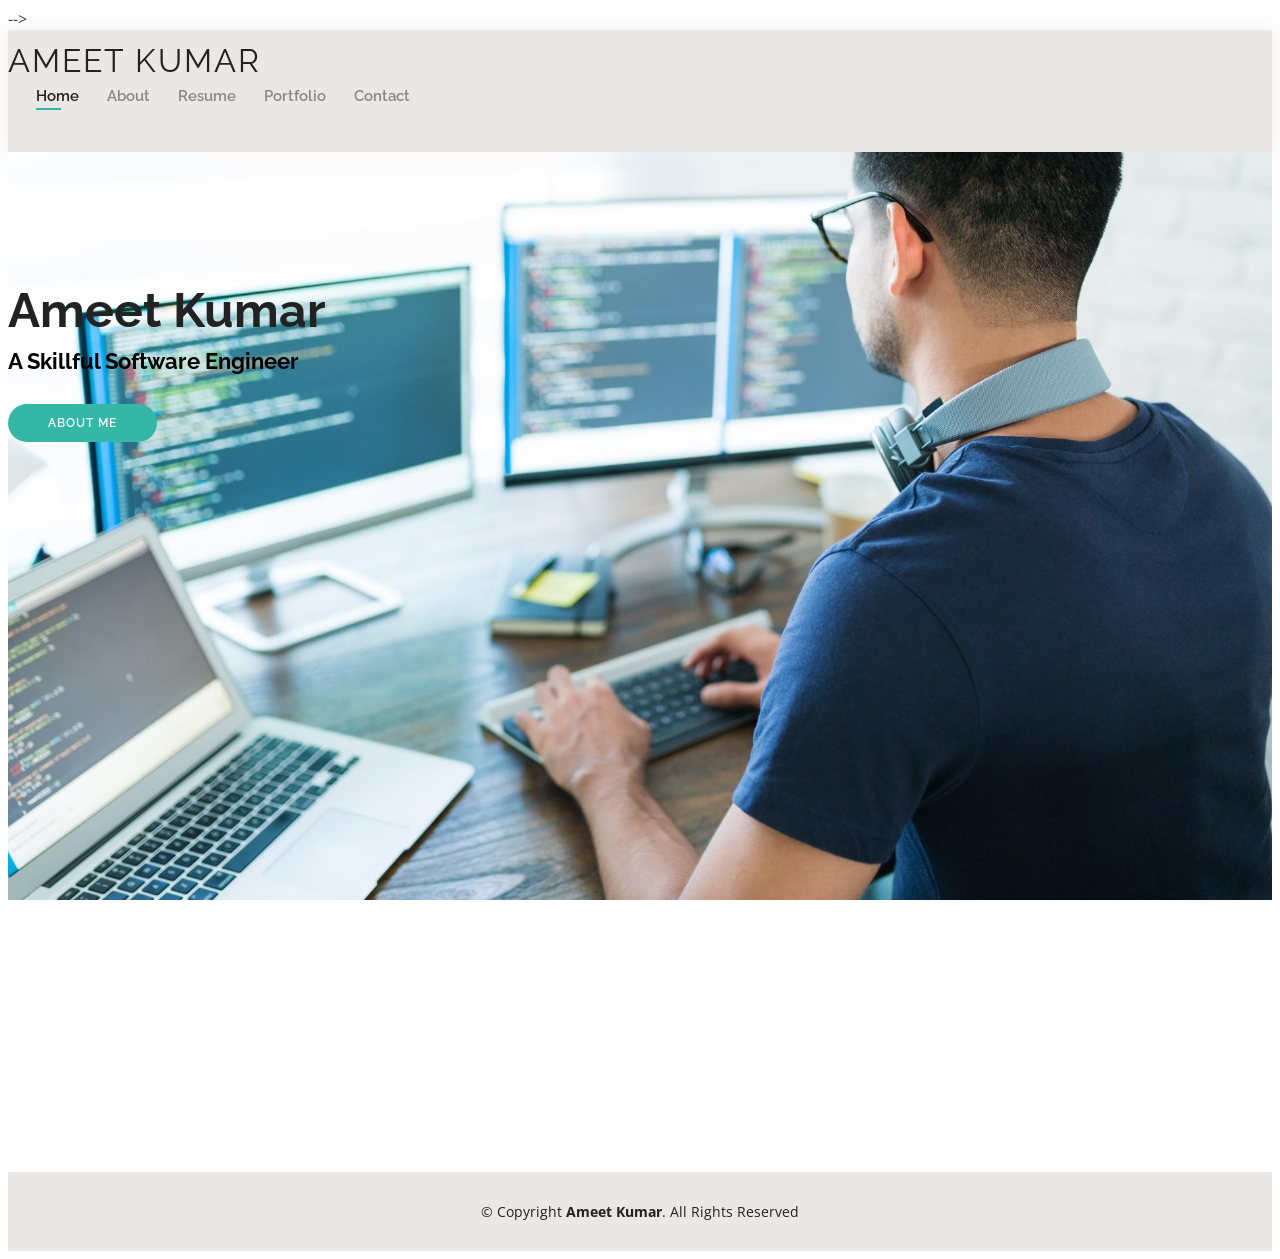
==== index.html @ 131bd3f2 "Inital Commit" ====
<!DOCTYPE html>
<html lang="en">

<head>
  <meta charset="utf-8">
  <meta content="width=device-width, initial-scale=1.0" name="viewport">

  <title>Ameet Kumar Portfolio</title>
  <meta content="" name="description">
  <meta content="" name="keywords">

  <!-- Favicons -->
  <link href="assets/img/user.png" rel="icon">
  <link href="assets/img/user.png" rel="apple-touch-icon"> -->

  <!-- Google Fonts -->
  <link href="https://fonts.googleapis.com/css?family=Open+Sans:300,300i,400,400i,600,600i,700,700i|Raleway:300,300i,400,400i,500,500i,600,600i,700,700i|Poppins:300,300i,400,400i,500,500i,600,600i,700,700i" rel="stylesheet">

  <!-- Vendor CSS Files -->
  <link href="assets/vendor/aos/aos.css" rel="stylesheet">
  <link href="assets/vendor/bootstrap/css/bootstrap.min.css" rel="stylesheet">
  <link href="assets/vendor/bootstrap-icons/bootstrap-icons.css" rel="stylesheet">
  <link href="assets/vendor/boxicons/css/boxicons.min.css" rel="stylesheet">
  <link href="assets/vendor/glightbox/css/glightbox.min.css" rel="stylesheet">
  <link href="assets/vendor/swiper/swiper-bundle.min.css" rel="stylesheet">

  <!-- Template Main CSS File -->
  <link href="assets/css/style.css" rel="stylesheet">
</head>

<body>

  <!-- ======= Header ======= -->
  <header id="header" class="fixed-top">
    <div class="container-fluid d-flex justify-content-between align-items-center">

      <h1 class="logo me-auto me-lg-0"><a href="index.html">Ameet Kumar</a></h1>
      
      <nav id="navbar" class="navbar order-last order-lg-0">
        <ul>
          <li><a class="active" href="index.html">Home</a></li>
          <li><a href="about.html">About</a></li>
          <li><a href="resume.html">Resume</a></li>
          <li><a href="services.html">Portfolio</a></li>
          <li><a href="contact.html">Contact</a></li>
        </ul>
        <i class="bi bi-list mobile-nav-toggle"></i>
      </nav><!-- .navbar -->

      <div class="header-social-links">
        <a href="https://www.linkedin.com/in/ameet-kumar-487975202/" class="linkedin" target="_blank"><i class="bi bi-linkedin"></i></i></a>
        <a href="https://github.com/AmeetKumar-SE" class="Github" target="_blank"><i class="bi bi-github"></i></i></a>
        <a href="https://www.facebook.com/sonusachdev47" class="facebook" target="_blank"><i class="bi bi-facebook"></i></a>
        <a href="https://www.instagram.com/sonusachdev_/" class="instagram" target="_blank"><i class="bi bi-instagram"></i></a>
        <a href="https://twitter.com/SachdevSonu" class="twitter" target="_blank"><i class="bi bi-twitter"></i></a>
      </div>

    </div>

  </header><!-- End Header -->

  <!-- ======= Hero Section ======= -->
  <section id="hero" class="d-flex align-items-center">
    <div class="container d-flex flex-column align-items-center" data-aos="zoom-in" data-aos-delay="100">
      <h1>Ameet Kumar</h1>
      <h2 style="color: black;">A Skillful Software Engineer</h2>
      <a href="about.html" class="btn-about">About Me</a>
    </div>
  </section><!-- End Hero -->

  <!-- ======= Footer ======= -->
  <footer id="footer">
    <div class="container">
      <div class="copyright">
        &copy; Copyright <strong><span>Ameet Kumar</span></strong>. All Rights Reserved
      </div>
      </div>
  </footer><!-- End  Footer -->

  <div id="preloader"></div>
  <a href="#" class="back-to-top d-flex align-items-center justify-content-center"><i class="bi bi-arrow-up-short"></i></a>

  <!-- Vendor JS Files -->
  <script src="assets/vendor/purecounter/purecounter_vanilla.js"></script>
  <script src="assets/vendor/aos/aos.js"></script>
  <script src="assets/vendor/bootstrap/js/bootstrap.bundle.min.js"></script>
  <script src="assets/vendor/glightbox/js/glightbox.min.js"></script>
  <script src="assets/vendor/isotope-layout/isotope.pkgd.min.js"></script>
  <script src="assets/vendor/swiper/swiper-bundle.min.js"></script>
  <script src="assets/vendor/waypoints/noframework.waypoints.js"></script>
  <script src="assets/vendor/php-email-form/validate.js"></script>

  <!-- Template Main JS File -->
  <script src="assets/js/main.js"></script>

</body>

</html>
---- assets/css/style.css ----
/**
* Template Name: Kelly - v4.10.0
* Template URL: https://bootstrapmade.com/kelly-free-bootstrap-cv-resume-html-template/
* Author: BootstrapMade.com
* License: https://bootstrapmade.com/license/
*/

/*--------------------------------------------------------------
# General
--------------------------------------------------------------*/
body {
  font-family: "Open Sans", sans-serif;
  color: #444444;
}

a {
  color: #34b7a7;
  text-decoration: none;
}

a:hover {
  color: #51cdbe;
  text-decoration: none;
}

h1,
h2,
h3,
h4,
h5,
h6 {
  font-family: "Raleway", sans-serif;
}

#main {
  margin-top: 50px;
}

@media (max-width: 992px) {
  #main {
    margin-top: 30px;
  }
}

/*--------------------------------------------------------------
# Preloader
--------------------------------------------------------------*/
#preloader {
  position: fixed;
  top: 0;
  left: 0;
  right: 0;
  bottom: 0;
  z-index: 9999;
  overflow: hidden;
  background: #fff;
}

#preloader:before {
  content: "";
  position: fixed;
  top: calc(50% - 30px);
  left: calc(50% - 30px);
  border: 6px solid #34b7a7;
  border-top-color: #dcf5f2;
  border-radius: 50%;
  width: 60px;
  height: 60px;
  -webkit-animation: animate-preloader 1s linear infinite;
  animation: animate-preloader 1s linear infinite;
}

@-webkit-keyframes animate-preloader {
  0% {
    transform: rotate(0deg);
  }

  100% {
    transform: rotate(360deg);
  }
}

@keyframes animate-preloader {
  0% {
    transform: rotate(0deg);
  }

  100% {
    transform: rotate(360deg);
  }
}

/*--------------------------------------------------------------
# Back to top button
--------------------------------------------------------------*/
.back-to-top {
  position: fixed;
  visibility: hidden;
  opacity: 0;
  right: 15px;
  bottom: 15px;
  z-index: 996;
  background: #34b7a7;
  width: 40px;
  height: 40px;
  border-radius: 50px;
  transition: all 0.4s;
}

.back-to-top i {
  font-size: 24px;
  color: #fff;
  line-height: 0;
}

.back-to-top:hover {
  background: #49cbbb;
  color: #fff;
}

.back-to-top.active {
  visibility: visible;
  opacity: 1;
}

/*--------------------------------------------------------------
# Header
--------------------------------------------------------------*/
#header {
  background: #e9e8e6;
  box-shadow: 0px 0px 25px 0 rgba(0, 0, 0, 0.08);
  z-index: 997;
  padding: 15px 0;
}

#header .logo {
  font-size: 32px;
  margin: 0;
  padding: 0;
  line-height: 1;
  font-weight: 400;
  letter-spacing: 2px;
  text-transform: uppercase;
}

#header .logo a {
  color: #222222;
}

#header .logo img {
  max-height: 40px;
}

@media (max-width: 992px) {
  #header .logo {
    font-size: 28px;
  }
}

/*--------------------------------------------------------------
# Header Social Links
--------------------------------------------------------------*/
.header-social-links {
  padding-right: 15px;
}

.header-social-links a {
  color: #6f6f6f;
  padding-left: 6px;
  display: inline-block;
  line-height: 0px;
  transition: 0.3s;
  font-size: 16px;
}

.header-social-links a:hover {
  color: #34b7a7;
}

/*--------------------------------------------------------------
# Navigation Menu
--------------------------------------------------------------*/
/**
* Desktop Navigation 
*/
.navbar {
  padding: 0;
}

.navbar ul {
  margin: 0;
  padding: 0;
  display: flex;
  list-style: none;
  align-items: center;
}

.navbar li {
  position: relative;
  padding: 10px 0 10px 28px;
}

.navbar a,
.navbar a:focus {
  display: flex;
  align-items: center;
  justify-content: space-between;
  font-family: "Raleway", sans-serif;
  font-size: 15px;
  font-weight: 600;
  color: #888888;
  white-space: nowrap;
  transition: 0.3s;
  position: relative;
}

.navbar a i,
.navbar a:focus i {
  font-size: 12px;
  line-height: 0;
  margin-left: 5px;
}

.navbar>ul>li>a:before {
  content: "";
  position: absolute;
  width: 0;
  height: 2px;
  bottom: -5px;
  left: 0;
  background-color: #34b7a7;
  visibility: hidden;
  width: 0px;
  transition: all 0.3s ease-in-out 0s;
}

.navbar a:hover:before,
.navbar li:hover>a:before,
.navbar .active:before {
  visibility: visible;
  width: 25px;
}

.navbar a:hover,
.navbar .active,
.navbar .active:focus,
.navbar li:hover>a {
  color: #222222;
}

.navbar .dropdown ul {
  display: block;
  position: absolute;
  left: 14px;
  top: calc(100% + 30px);
  margin: 0;
  padding: 10px 0;
  z-index: 99;
  opacity: 0;
  visibility: hidden;
  background: #fff;
  box-shadow: 0px 0px 30px rgba(127, 137, 161, 0.25);
  transition: 0.3s;
  border-radius: 4px;
}

.navbar .dropdown ul li {
  min-width: 200px;
  padding: 0;
}

.navbar .dropdown ul a {
  padding: 10px 20px;
  font-size: 15px;
  text-transform: none;
  font-weight: 600;
}

.navbar .dropdown ul a i {
  font-size: 12px;
}

.navbar .dropdown ul a:hover,
.navbar .dropdown ul .active:hover,
.navbar .dropdown ul li:hover>a {
  color: #34b7a7;
}

.navbar .dropdown:hover>ul {
  opacity: 1;
  top: 100%;
  visibility: visible;
}

.navbar .dropdown .dropdown ul {
  top: 0;
  left: calc(100% - 30px);
  visibility: hidden;
}

.navbar .dropdown .dropdown:hover>ul {
  opacity: 1;
  top: 0;
  left: 100%;
  visibility: visible;
}

@media (max-width: 1366px) {
  .navbar .dropdown .dropdown ul {
    left: -90%;
  }

  .navbar .dropdown .dropdown:hover>ul {
    left: -100%;
  }
}

/**
* Mobile Navigation 
*/
.mobile-nav-toggle {
  color: #222222;
  font-size: 28px;
  cursor: pointer;
  display: none;
  line-height: 0;
  transition: 0.5s;
}

.mobile-nav-toggle.bi-x {
  color: #fff;
}

@media (max-width: 991px) {
  .mobile-nav-toggle {
    display: block;
  }

  .navbar ul {
    display: none;
  }
}

.navbar-mobile {
  position: fixed;
  overflow: hidden;
  top: 0;
  right: 0;
  left: 0;
  bottom: 0;
  background: rgba(9, 9, 9, 0.9);
  transition: 0.3s;
  z-index: 999;
}

.navbar-mobile .mobile-nav-toggle {
  position: absolute;
  top: 15px;
  right: 15px;
}

.navbar-mobile ul {
  display: block;
  position: absolute;
  top: 55px;
  right: 15px;
  bottom: 15px;
  left: 15px;
  padding: 10px 0;
  border-radius: 10px;
  background-color: #fff;
  overflow-y: auto;
  transition: 0.3s;
}

.navbar-mobile a,
.navbar-mobile a:focus {
  font-size: 15px;
  padding-right: 15px;
  color: #222222;
}

.navbar-mobile a:hover,
.navbar-mobile .active,
.navbar-mobile li:hover>a {
  color: #34b7a7;
}

.navbar-mobile .getstarted,
.navbar-mobile .getstarted:focus {
  margin: 15px;
}

.navbar-mobile .dropdown ul {
  position: static;
  display: none;
  margin: 10px 20px;
  padding: 10px 0;
  z-index: 99;
  opacity: 1;
  visibility: visible;
  background: #fff;
  box-shadow: 0px 0px 30px rgba(127, 137, 161, 0.25);
}

.navbar-mobile .dropdown ul li {
  min-width: 200px;
}

.navbar-mobile .dropdown ul a {
  padding: 10px 20px;
}

.navbar-mobile .dropdown ul a i {
  font-size: 12px;
}

.navbar-mobile .dropdown ul a:hover,
.navbar-mobile .dropdown ul .active:hover,
.navbar-mobile .dropdown ul li:hover>a {
  color: #34b7a7;
}

.navbar-mobile .dropdown>.dropdown-active {
  display: block;
}

/*--------------------------------------------------------------
# Hero Section
--------------------------------------------------------------*/
#hero {
  width: 100%;
  height: 100vh;
  background: url("../img/hero-bg.jpg") top right;
  background-size: cover;
}

#hero .container {
  padding-top: 70px;
  position: relative;
}

@media (max-width: 992px) {
  #hero .container {
    padding-top: 58px;
  }
}

#hero h1 {
  margin: 0;
  font-size: 48px;
  font-weight: 700;
  line-height: 56px;
  color: #222222;
}

#hero h2 {
  color: #6f6f6f;
  margin: 10px 0 0 0;
  font-size: 22px;
}

#hero .btn-about {
  font-family: "Raleway", sans-serif;
  text-transform: uppercase;
  font-weight: 600;
  font-size: 12px;
  letter-spacing: 1px;
  display: inline-block;
  padding: 12px 40px;
  border-radius: 50px;
  transition: 0.5s;
  margin-top: 30px;
  color: #fff;
  background: #34b7a7;
}

#hero .btn-about:hover {
  background: #3dc8b7;
}

@media (min-width: 1024px) {
  #hero {
    background-attachment: fixed;
  }
}

@media (max-width: 992px) {
  #hero:before {
    content: "";
    background: rgba(255, 255, 255, 0.8);
    position: absolute;
    bottom: 0;
    top: 0;
    left: 0;
    right: 0;
  }

  #hero h1 {
    font-size: 28px;
    line-height: 36px;
  }

  #hero h2 {
    font-size: 18px;
    line-height: 24px;
  }
}

/*--------------------------------------------------------------
# Sections General
--------------------------------------------------------------*/
section {
  padding: 60px 0;
}

.section-bg {
  background-color: #e7f8f6;
}

.section-title {
  text-align: center;
  padding-bottom: 30px;
}

.section-title h2 {
  font-size: 32px;
  font-weight: bold;
  text-transform: uppercase;
  margin-bottom: 20px;
  padding-bottom: 20px;
  position: relative;
}

.section-title h2::after {
  content: "";
  position: absolute;
  display: block;
  width: 50px;
  height: 3px;
  background: #34b7a7;
  bottom: 0;
  left: calc(50% - 25px);
}

.section-title p {
  margin-bottom: 0;
}

/*--------------------------------------------------------------
# Cta
--------------------------------------------------------------*/
.cta {
  background: linear-gradient(rgba(0, 0, 0, 0.6), rgba(0, 0, 0, 0.6)), url("../img/bg-1.jpg") fixed center center;
  background-size: cover;
  padding: 80px 0;
}

.cta h3 {
  color: #fff;
  font-size: 28px;
  font-weight: 700;
}

.cta p {
  color: #fff;
}

.cta .cta-btn {
  font-family: "Raleway", sans-serif;
  text-transform: uppercase;
  font-weight: 500;
  font-size: 16px;
  letter-spacing: 1px;
  display: inline-block;
  padding: 8px 20px;
  border-radius: 2px;
  transition: 0.5s;
  margin: 10px;
  border: 2px solid #fff;
  color: #fff;
}

.cta .cta-btn:hover {
  background: #34b7a7;
  border: 2px solid #34b7a7;
}

@media (max-width: 1024px) {
  .cta {
    background-attachment: scroll;
  }
}

@media (min-width: 769px) {
  .cta .cta-btn-container {
    display: flex;
    align-items: center;
    justify-content: flex-end;
  }
}

/*--------------------------------------------------------------
# About
--------------------------------------------------------------*/
.about .content h3 {
  font-weight: 700;
  font-size: 26px;
  color: #555555;
}

.about .content ul {
  list-style: none;
  padding: 0;
}

.about .content ul li {
  padding-bottom: 10px;
}

.about .content ul i {
  font-size: 20px;
  padding-right: 2px;
  color: #34b7a7;
}

.about .content p:last-child {
  margin-bottom: 0;
}

/*--------------------------------------------------------------
# Skills
--------------------------------------------------------------*/
.skills .progress {
  height: 60px;
  display: block;
  background: none;
  border-radius: 0;
}

.skills .progress .skill {
  padding: 10px 0;
  margin: 0 0 6px 0;
  text-transform: uppercase;
  display: block;
  font-weight: 600;
  font-family: "Poppins", sans-serif;
  color: #222222;
}

.skills .progress .skill .val {
  float: right;
  font-style: normal;
}

.skills .progress-bar-wrap {
  background: #f3f3f3;
}

.skills .progress-bar {
  width: 1px;
  height: 10px;
  transition: 0.9s;
  background-color: #34b7a7;
}

/*--------------------------------------------------------------
# Facts
--------------------------------------------------------------*/
.facts .counters span {
  font-size: 48px;
  display: block;
  color: #34b7a7;
}

.facts .counters p {
  padding: 0;
  margin: 0 0 20px 0;
  font-family: "Raleway", sans-serif;
  font-size: 14px;
}

/*--------------------------------------------------------------
# Testimonials
--------------------------------------------------------------*/
.testimonials .section-header {
  margin-bottom: 40px;
}

.testimonials .testimonials-carousel,
.testimonials .testimonials-slider {
  overflow: hidden;
}

.testimonials .testimonial-item {
  text-align: center;
}

.testimonials .testimonial-item .testimonial-img {
  width: 120px;
  border-radius: 50%;
  border: 4px solid #fff;
  margin: 0 auto;
}

.testimonials .testimonial-item h3 {
  font-size: 20px;
  font-weight: bold;
  margin: 10px 0 5px 0;
  color: #111;
}

.testimonials .testimonial-item h4 {
  font-size: 14px;
  color: #999;
  margin: 0 0 15px 0;
}

.testimonials .testimonial-item .quote-icon-left,
.testimonials .testimonial-item .quote-icon-right {
  color: #c8efea;
  font-size: 26px;
}

.testimonials .testimonial-item .quote-icon-left {
  display: inline-block;
  left: -5px;
  position: relative;
}

.testimonials .testimonial-item .quote-icon-right {
  display: inline-block;
  right: -5px;
  position: relative;
  top: 10px;
}

.testimonials .testimonial-item p {
  font-style: italic;
  margin: 0 auto 15px auto;
}

@media (min-width: 992px) {
  .testimonials .testimonial-item p {
    width: 80%;
  }
}

.testimonials .swiper-pagination {
  margin-top: 20px;
  position: relative;
}

.testimonials .swiper-pagination .swiper-pagination-bullet {
  width: 12px;
  height: 12px;
  background-color: #fff;
  opacity: 1;
  border: 1px solid #34b7a7;
}

.testimonials .swiper-pagination .swiper-pagination-bullet-active {
  background-color: #34b7a7;
}

/*--------------------------------------------------------------
# Resume
--------------------------------------------------------------*/
.resume .resume-title {
  font-size: 26px;
  font-weight: 400;
  margin-top: 20px;
  margin-bottom: 20px;
  color: #222222;
}

.resume .resume-item {
  padding: 0 0 20px 20px;
  margin-top: -2px;
  border-left: 2px solid #34b7a7;
  position: relative;
}

.resume .resume-item h4 {
  line-height: 18px;
  font-size: 18px;
  font-weight: 600;
  font-family: "Poppins", sans-serif;
  color: #1d685f;
  margin-bottom: 10px;
}

.resume .resume-item h5 {
  font-size: 16px;
  background: #effbf9;
  padding: 5px 15px;
  display: inline-block;
  font-weight: 600;
  margin-bottom: 10px;
  color: #34b7a7;
}

.resume .resume-item ul {
  padding-left: 20px;
}

.resume .resume-item ul li {
  padding-bottom: 10px;
}

.resume .resume-item:last-child {
  padding-bottom: 0;
}

.resume .resume-item::before {
  content: "";
  position: absolute;
  width: 16px;
  height: 16px;
  border-radius: 50px;
  left: -9px;
  top: 0;
  background: #fff;
  border: 2px solid #34b7a7;
}

/*--------------------------------------------------------------
# Services
--------------------------------------------------------------*/
.services .icon-box {
  text-align: center;
  padding: 70px 20px 80px 20px;
  transition: all ease-in-out 0.3s;
  background: #fff;
  box-shadow: 0px 0 35px 0 rgba(0, 0, 0, 0.08);
}

.services .icon-box .icon {
  margin: 0 auto;
  width: 100px;
  height: 100px;
  display: flex;
  align-items: center;
  justify-content: center;
  transition: ease-in-out 0.3s;
  position: relative;
}

.services .icon-box .icon i {
  font-size: 36px;
  transition: 0.5s;
  position: relative;
}

.services .icon-box .icon svg {
  position: absolute;
  top: 0;
  left: 0;
}

.services .icon-box .icon svg path {
  transition: 0.5s;
  fill: #f5f5f5;
}

.services .icon-box h4 {
  font-weight: 600;
  margin: 10px 0 15px 0;
  font-size: 22px;
}

.services .icon-box h4 a {
  color: #222222;
  transition: ease-in-out 0.3s;
}

.services .icon-box p {
  line-height: 24px;
  font-size: 14px;
  margin-bottom: 0;
}

.services .iconbox-blue i {
  color: #47aeff;
}

.services .iconbox-blue:hover .icon i {
  color: #fff;
}

.services .iconbox-blue:hover .icon path {
  fill: #47aeff;
}

.services .iconbox-orange i {
  color: #ffa76e;
}

.services .iconbox-orange:hover .icon i {
  color: #fff;
}

.services .iconbox-orange:hover .icon path {
  fill: #ffa76e;
}

.services .iconbox-pink i {
  color: #e80368;
}

.services .iconbox-pink:hover .icon i {
  color: #fff;
}

.services .iconbox-pink:hover .icon path {
  fill: #e80368;
}

.services .iconbox-yellow i {
  color: #ffbb2c;
}

.services .iconbox-yellow:hover .icon i {
  color: #fff;
}

.services .iconbox-yellow:hover .icon path {
  fill: #ffbb2c;
}

.services .iconbox-red i {
  color: #ff5828;
}

.services .iconbox-red:hover .icon i {
  color: #fff;
}

.services .iconbox-red:hover .icon path {
  fill: #ff5828;
}

.services .iconbox-teal i {
  color: #11dbcf;
}

.services .iconbox-teal:hover .icon i {
  color: #fff;
}

.services .iconbox-teal:hover .icon path {
  fill: #11dbcf;
}

/*--------------------------------------------------------------
# Portfolio
--------------------------------------------------------------*/
.portfolio .portfolio-item {
  margin-bottom: 30px;
}

.portfolio #portfolio-flters {
  padding: 0;
  margin: 0 auto 20px auto;
  list-style: none;
  text-align: center;
}

.portfolio #portfolio-flters li {
  cursor: pointer;
  display: inline-block;
  padding: 8px 16px 10px 16px;
  font-size: 13px;
  font-weight: 500;
  line-height: 1;
  text-transform: uppercase;
  color: #444444;
  margin-bottom: 5px;
  transition: all 0.3s ease-in-out;
  border-radius: 50px;
}

.portfolio #portfolio-flters li:hover,
.portfolio #portfolio-flters li.filter-active {
  color: #fff;
  background: #34b7a7;
}

.portfolio #portfolio-flters li:last-child {
  margin-right: 0;
}

.portfolio .portfolio-wrap {
  transition: 0.3s;
  position: relative;
  overflow: hidden;
  z-index: 1;
  background: rgba(34, 34, 34, 0.6);
}

.portfolio .portfolio-wrap::before {
  content: "";
  background: rgba(34, 34, 34, 0.6);
  position: absolute;
  left: 0;
  right: 0;
  top: 0;
  bottom: 0;
  transition: all ease-in-out 0.3s;
  z-index: 2;
  opacity: 0;
}

.portfolio .portfolio-wrap img {
  transition: all ease-in-out 0.3s;
}

.portfolio .portfolio-wrap .portfolio-info {
  opacity: 0;
  position: absolute;
  top: 0;
  left: 0;
  right: 0;
  bottom: 0;
  z-index: 3;
  transition: all ease-in-out 0.3s;
  display: flex;
  flex-direction: column;
  justify-content: flex-end;
  align-items: flex-start;
  padding: 20px;
}

.portfolio .portfolio-wrap .portfolio-info h4 {
  font-size: 20px;
  color: #fff;
  font-weight: 600;
}

.portfolio .portfolio-wrap .portfolio-info p {
  color: rgba(255, 255, 255, 0.7);
  font-size: 14px;
  text-transform: uppercase;
  padding: 0;
  margin: 0;
  font-style: italic;
}

.portfolio .portfolio-wrap .portfolio-links {
  text-align: center;
  z-index: 4;
}

.portfolio .portfolio-wrap .portfolio-links a {
  color: #fff;
  margin: 0 5px 0 0;
  font-size: 28px;
  display: inline-block;
  transition: 0.3s;
}

.portfolio .portfolio-wrap .portfolio-links a:hover {
  color: #78d9cd;
}

.portfolio .portfolio-wrap:hover::before {
  opacity: 1;
}

.portfolio .portfolio-wrap:hover img {
  transform: scale(1.2);
}

.portfolio .portfolio-wrap:hover .portfolio-info {
  opacity: 1;
}

/*--------------------------------------------------------------
# Portfolio Details
--------------------------------------------------------------*/
.portfolio-details {
  padding-top: 0;
}

.portfolio-details .portfolio-details-slider img {
  width: 100%;
}

.portfolio-details .portfolio-details-slider .swiper-pagination {
  margin-top: 20px;
  position: relative;
}

.portfolio-details .portfolio-details-slider .swiper-pagination .swiper-pagination-bullet {
  width: 12px;
  height: 12px;
  background-color: #fff;
  opacity: 1;
  border: 1px solid #34b7a7;
}

.portfolio-details .portfolio-details-slider .swiper-pagination .swiper-pagination-bullet-active {
  background-color: #34b7a7;
}

.portfolio-details .portfolio-info {
  padding: 30px;
  box-shadow: 0px 0 30px rgba(34, 34, 34, 0.08);
}

.portfolio-details .portfolio-info h3 {
  font-size: 22px;
  font-weight: 700;
  margin-bottom: 20px;
  padding-bottom: 20px;
  border-bottom: 1px solid #eee;
}

.portfolio-details .portfolio-info ul {
  list-style: none;
  padding: 0;
  font-size: 15px;
}

.portfolio-details .portfolio-info ul li+li {
  margin-top: 10px;
}

.portfolio-details .portfolio-description {
  padding-top: 30px;
}

.portfolio-details .portfolio-description h2 {
  font-size: 26px;
  font-weight: 700;
  margin-bottom: 20px;
}

.portfolio-details .portfolio-description p {
  padding: 0;
}

/*--------------------------------------------------------------
# Contact
--------------------------------------------------------------*/
.contact .info {
  width: 100%;
  background: #fff;
}

.contact .info i {
  font-size: 20px;
  color: #34b7a7;
  float: left;
  width: 44px;
  height: 44px;
  background: #effbf9;
  display: flex;
  justify-content: center;
  align-items: center;
  border-radius: 50px;
  transition: all 0.3s ease-in-out;
}

.contact .info h4 {
  padding: 0 0 0 60px;
  font-size: 22px;
  font-weight: 600;
  margin-bottom: 5px;
  color: #222222;
}

.contact .info p {
  padding: 0 0 0 60px;
  margin-bottom: 0;
  font-size: 14px;
  color: #555555;
}

.contact .info .email,
.contact .info .phone {
  margin-top: 40px;
}

.contact .info .email:hover i,
.contact .info .address:hover i,
.contact .info .phone:hover i {
  background: #34b7a7;
  color: #fff;
}

.contact .php-email-form {
  width: 100%;
  background: #fff;
}

.contact .php-email-form .form-group {
  padding-bottom: 8px;
}

.contact .php-email-form .error-message {
  display: none;
  color: #fff;
  background: #ed3c0d;
  text-align: center;
  padding: 15px;
  font-weight: 600;
}

.contact .php-email-form .sent-message {
  display: none;
  color: #fff;
  background: #18d26e;
  text-align: center;
  padding: 15px;
  font-weight: 600;
}

.contact .php-email-form .loading {
  display: none;
  background: #fff;
  text-align: center;
  padding: 15px;
}

.contact .php-email-form .loading:before {
  content: "";
  display: inline-block;
  border-radius: 50%;
  width: 24px;
  height: 24px;
  margin: 0 10px -6px 0;
  border: 3px solid #18d26e;
  border-top-color: #eee;
  -webkit-animation: animate-loading 1s linear infinite;
  animation: animate-loading 1s linear infinite;
}

.contact .php-email-form input,
.contact .php-email-form textarea {
  border-radius: 4px;
  box-shadow: none;
  font-size: 14px;
}

.contact .php-email-form input:focus,
.contact .php-email-form textarea:focus {
  border-color: #34b7a7;
}

.contact .php-email-form input {
  height: 44px;
}

.contact .php-email-form textarea {
  padding: 10px 12px;
}

.contact .php-email-form button[type=submit] {
  background: #34b7a7;
  border: 0;
  padding: 10px 30px 12px 30px;
  color: #fff;
  transition: 0.4s;
  border-radius: 50px;
}

.contact .php-email-form button[type=submit]:hover {
  background: #3dc8b7;
}

@-webkit-keyframes animate-loading {
  0% {
    transform: rotate(0deg);
  }

  100% {
    transform: rotate(360deg);
  }
}

@keyframes animate-loading {
  0% {
    transform: rotate(0deg);
  }

  100% {
    transform: rotate(360deg);
  }
}

/*--------------------------------------------------------------
# Footer
--------------------------------------------------------------*/
#footer {
  background: #e9e8e6;
  padding: 30px 0;
  color: #222222;
  font-size: 14px;
  text-align: center;
}

#footer .credits {
  padding-top: 5px;
  font-size: 13px;
}

#footer .credits a {
  color: #34b7a7;
}
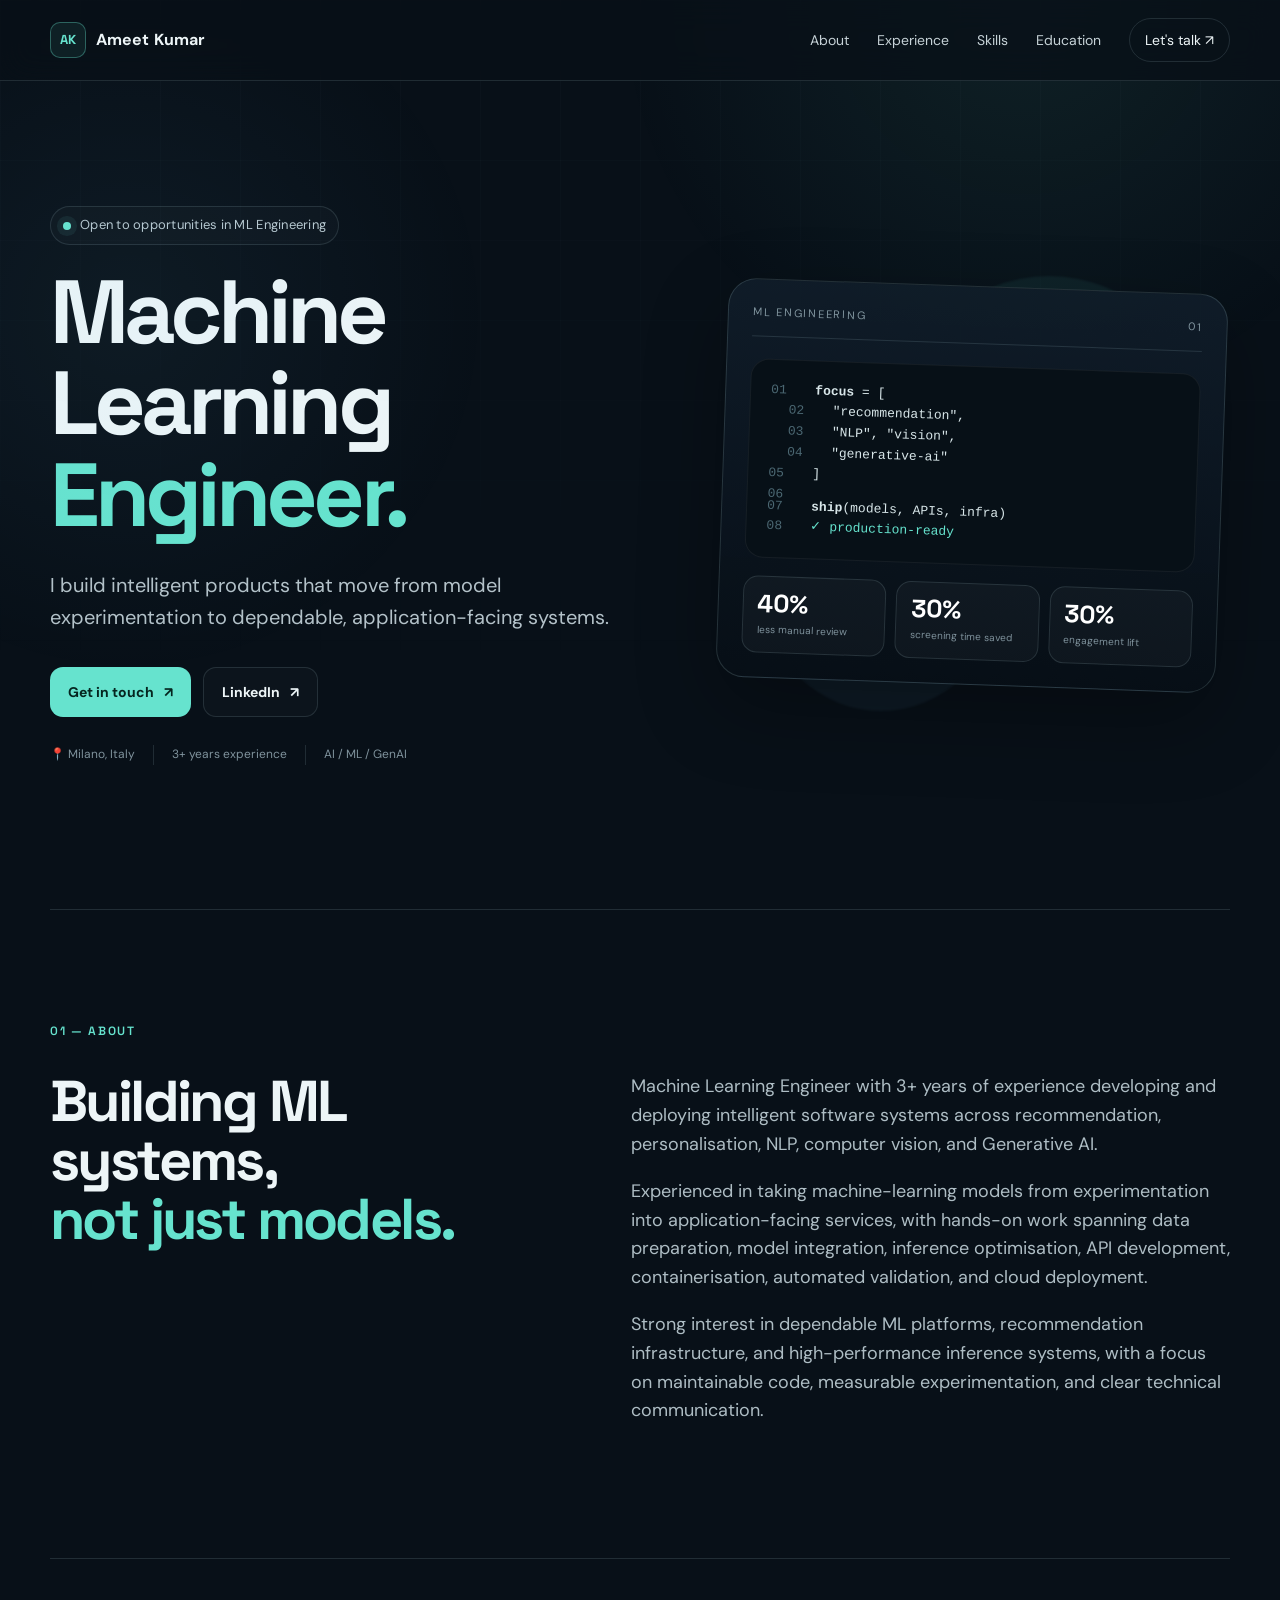
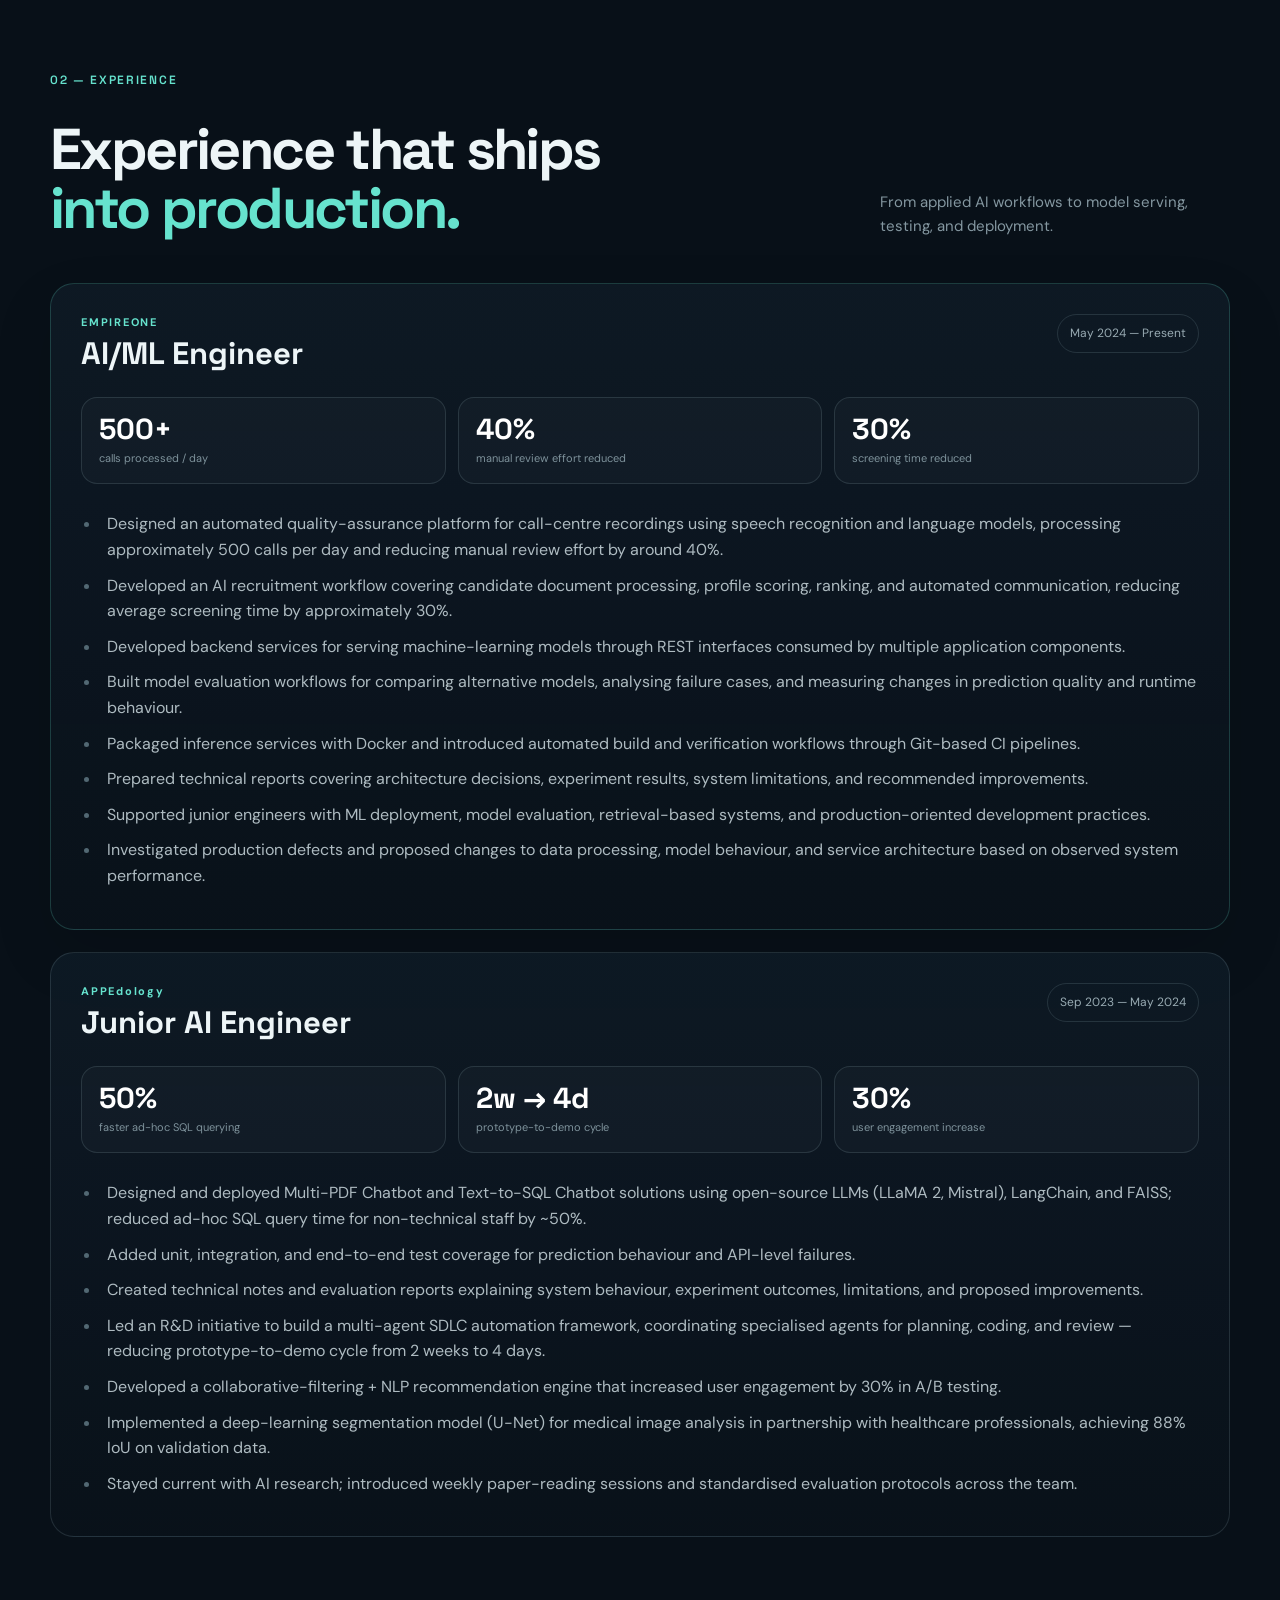
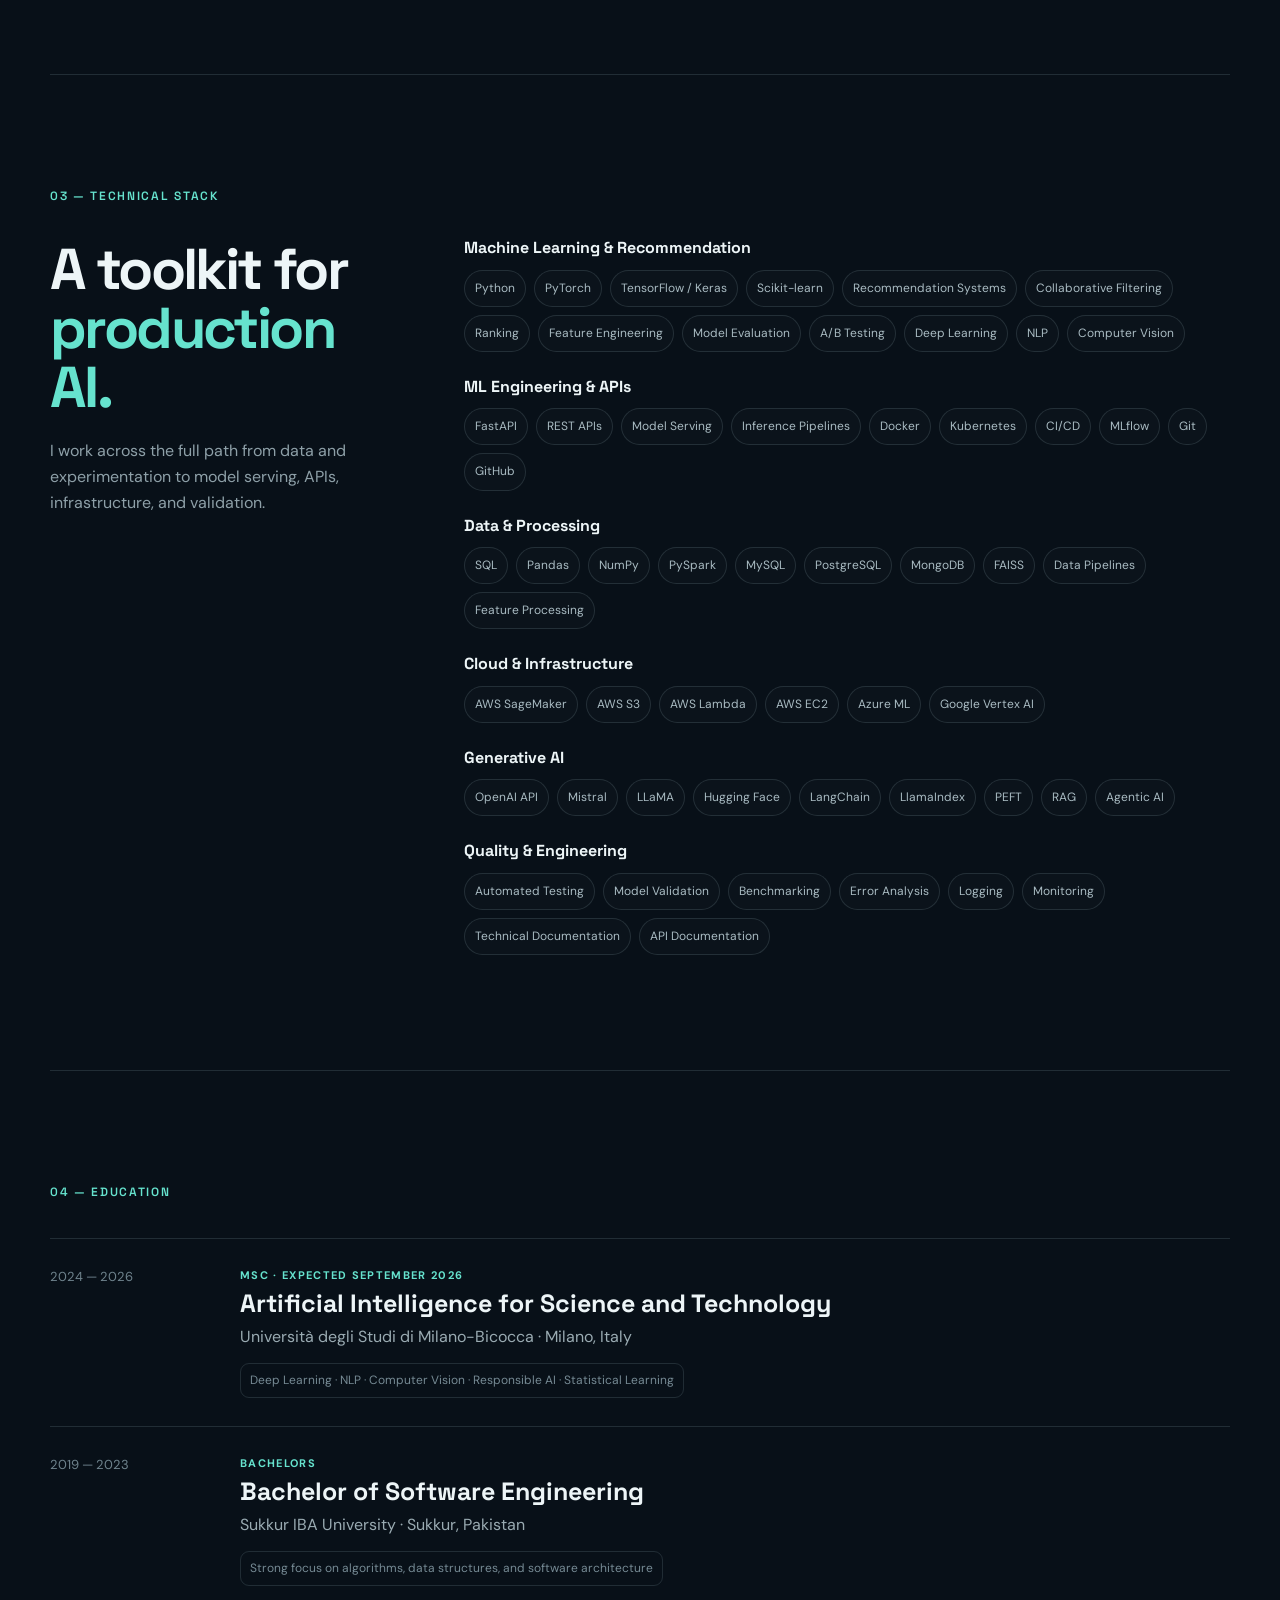
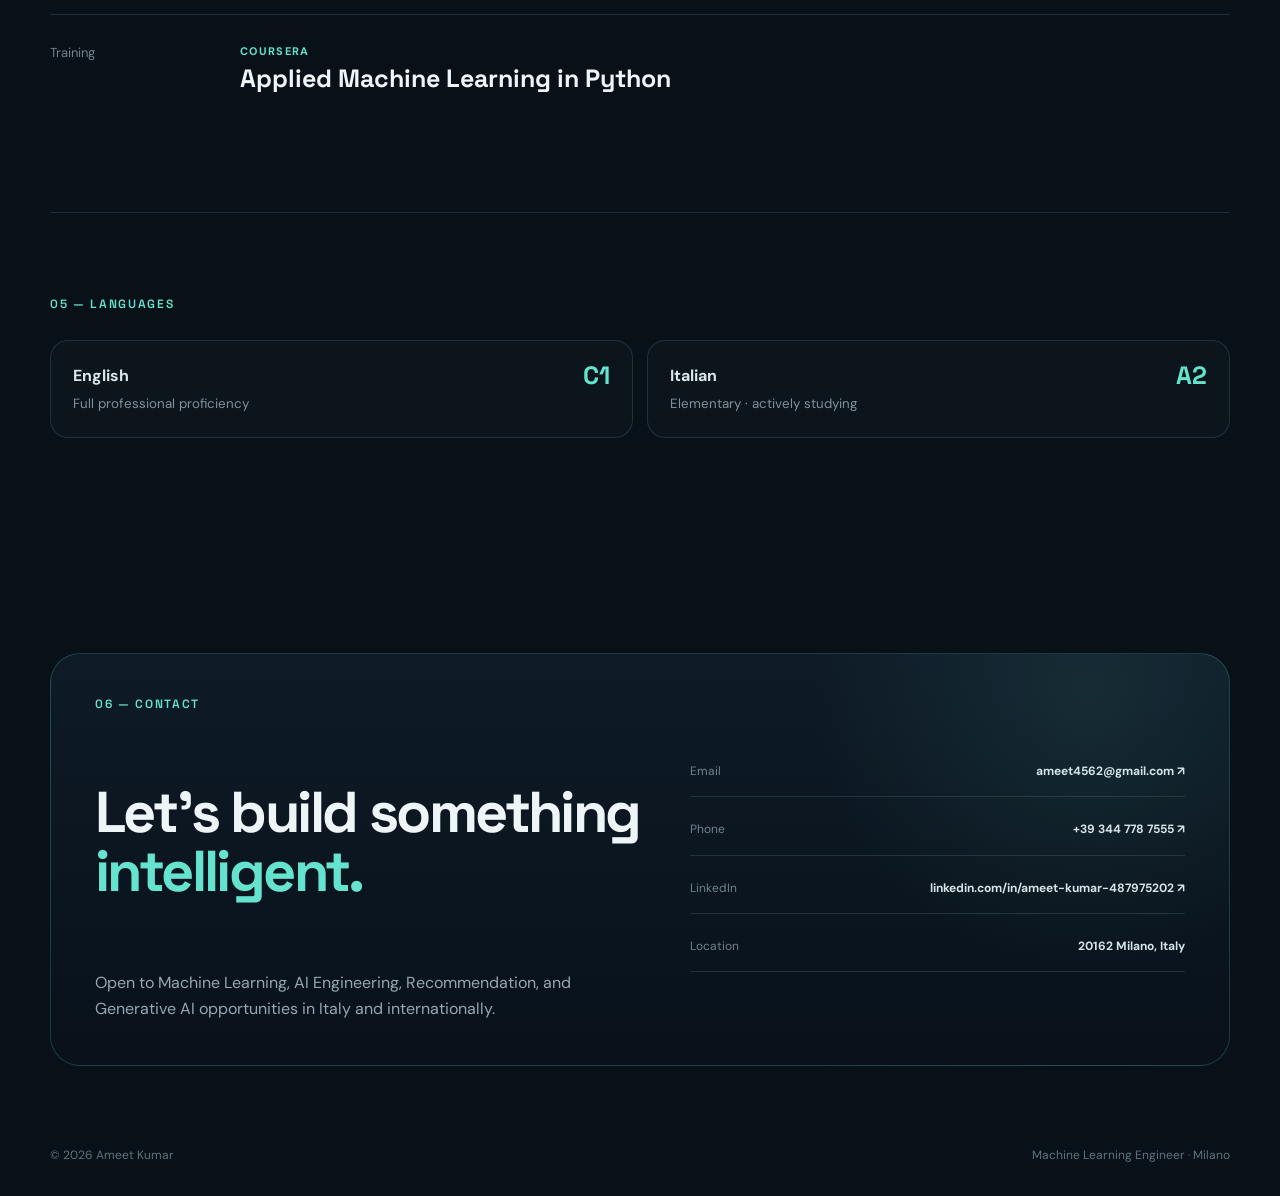
==== commit 974cc95d: "Add files via upload" ====
--- a/index.html
+++ b/index.html
@@ -1,98 +1,247 @@
-<!DOCTYPE html>
+<!doctype html>
 <html lang="en">
-
 <head>
-  <meta charset="utf-8">
-  <meta content="width=device-width, initial-scale=1.0" name="viewport">
-
-  <title>Ameet Kumar Portfolio</title>
-  <meta content="" name="description">
-  <meta content="" name="keywords">
-
-  <!-- Favicons -->
-  <link href="assets/img/user.png" rel="icon">
-  <link href="assets/img/user.png" rel="apple-touch-icon"> -->
-
-  <!-- Google Fonts -->
-  <link href="https://fonts.googleapis.com/css?family=Open+Sans:300,300i,400,400i,600,600i,700,700i|Raleway:300,300i,400,400i,500,500i,600,600i,700,700i|Poppins:300,300i,400,400i,500,500i,600,600i,700,700i" rel="stylesheet">
-
-  <!-- Vendor CSS Files -->
-  <link href="assets/vendor/aos/aos.css" rel="stylesheet">
-  <link href="assets/vendor/bootstrap/css/bootstrap.min.css" rel="stylesheet">
-  <link href="assets/vendor/bootstrap-icons/bootstrap-icons.css" rel="stylesheet">
-  <link href="assets/vendor/boxicons/css/boxicons.min.css" rel="stylesheet">
-  <link href="assets/vendor/glightbox/css/glightbox.min.css" rel="stylesheet">
-  <link href="assets/vendor/swiper/swiper-bundle.min.css" rel="stylesheet">
-
-  <!-- Template Main CSS File -->
-  <link href="assets/css/style.css" rel="stylesheet">
+  <meta charset="utf-8" />
+  <meta name="viewport" content="width=device-width, initial-scale=1" />
+  <meta name="description" content="Ameet Kumar — Machine Learning Engineer specializing in recommendation, personalization, NLP, computer vision, Generative AI and production ML systems." />
+  <title>Ameet Kumar | Machine Learning Engineer</title>
+  <link rel="preconnect" href="https://fonts.googleapis.com">
+  <link rel="preconnect" href="https://fonts.gstatic.com" crossorigin>
+  <link href="https://fonts.googleapis.com/css2?family=DM+Sans:wght@400;500;600;700&family=Space+Grotesk:wght@500;600;700&display=swap" rel="stylesheet">
+  <link rel="stylesheet" href="styles.css" />
 </head>
-
 <body>
-
-  <!-- ======= Header ======= -->
-  <header id="header" class="fixed-top">
-    <div class="container-fluid d-flex justify-content-between align-items-center">
-
-      <h1 class="logo me-auto me-lg-0"><a href="index.html">Ameet Kumar</a></h1>
-      
-      <nav id="navbar" class="navbar order-last order-lg-0">
-        <ul>
-          <li><a class="active" href="index.html">Home</a></li>
-          <li><a href="about.html">About</a></li>
-          <li><a href="resume.html">Resume</a></li>
-          <li><a href="services.html">Portfolio</a></li>
-          <li><a href="contact.html">Contact</a></li>
+  <div class="background-grid"></div>
+  <header class="site-header">
+    <a class="brand" href="#top" aria-label="Ameet Kumar home">
+      <span class="brand-mark">AK</span>
+      <span>Ameet Kumar</span>
+    </a>
+    <nav class="desktop-nav" aria-label="Primary navigation">
+      <a href="#about">About</a>
+      <a href="#experience">Experience</a>
+      <a href="#skills">Skills</a>
+      <a href="#education">Education</a>
+      <a class="nav-cta" href="#contact">Let's talk <span>↗</span></a>
+    </nav>
+    <button class="menu-toggle" aria-label="Open menu" aria-expanded="false">☰</button>
+  </header>
+
+  <main id="top">
+    <section class="hero section-wrap">
+      <div class="hero-copy">
+        <div class="eyebrow"><span class="pulse"></span> Open to opportunities in ML Engineering</div>
+        <h1>Machine Learning<br><span>Engineer.</span></h1>
+        <p class="hero-lead">I build intelligent products that move from model experimentation to dependable, application-facing systems.</p>
+        <div class="hero-actions">
+          <a class="button button-primary" href="mailto:ameet4562@gmail.com">Get in touch <span>↗</span></a>
+          <a class="button button-secondary" href="https://www.linkedin.com/in/ameet-kumar-487975202/" target="_blank" rel="noreferrer">LinkedIn <span>↗</span></a>
+        </div>
+        <div class="hero-meta">
+          <span>📍 Milano, Italy</span>
+          <span>3+ years experience</span>
+          <span>AI / ML / GenAI</span>
+        </div>
+      </div>
+      <div class="hero-card-wrap">
+        <div class="hero-orb orb-one"></div>
+        <div class="hero-orb orb-two"></div>
+        <div class="profile-card">
+          <div class="card-topline"><span>ML ENGINEERING</span><span>01</span></div>
+          <div class="code-window">
+            <div class="code-row"><span class="code-dim">01</span><span><b>focus</b> = [</span></div>
+            <div class="code-row indent"><span class="code-dim">02</span><span>"recommendation",</span></div>
+            <div class="code-row indent"><span class="code-dim">03</span><span>"NLP", "vision",</span></div>
+            <div class="code-row indent"><span class="code-dim">04</span><span>"generative-ai"</span></div>
+            <div class="code-row"><span class="code-dim">05</span><span>]</span></div>
+            <div class="code-row spacer"><span class="code-dim">06</span><span></span></div>
+            <div class="code-row"><span class="code-dim">07</span><span><b>ship</b>(models, APIs, infra)</span></div>
+            <div class="code-row"><span class="code-dim">08</span><span><span class="green">✓ production-ready</span></span></div>
+          </div>
+          <div class="stat-strip">
+            <div><strong>40%</strong><small>less manual review</small></div>
+            <div><strong>30%</strong><small>screening time saved</small></div>
+            <div><strong>30%</strong><small>engagement lift</small></div>
+          </div>
+        </div>
+      </div>
+    </section>
+
+    <section id="about" class="section-wrap section-block">
+      <div class="section-kicker">01 — About</div>
+      <div class="about-grid">
+        <div>
+          <h2>Building ML systems,<br><span>not just models.</span></h2>
+        </div>
+        <div class="about-copy">
+          <p>Machine Learning Engineer with 3+ years of experience developing and deploying intelligent software systems across recommendation, personalisation, NLP, computer vision, and Generative AI.</p>
+          <p>Experienced in taking machine-learning models from experimentation into application-facing services, with hands-on work spanning data preparation, model integration, inference optimisation, API development, containerisation, automated validation, and cloud deployment.</p>
+          <p>Strong interest in dependable ML platforms, recommendation infrastructure, and high-performance inference systems, with a focus on maintainable code, measurable experimentation, and clear technical communication.</p>
+        </div>
+      </div>
+    </section>
+
+    <section id="experience" class="section-wrap section-block">
+      <div class="section-kicker">02 — Experience</div>
+      <div class="section-heading-row">
+        <h2>Experience that ships<br><span>into production.</span></h2>
+        <p>From applied AI workflows to model serving, testing, and deployment.</p>
+      </div>
+
+      <article class="experience-card featured">
+        <div class="experience-head">
+          <div>
+            <div class="company-label">EMPIREONE</div>
+            <h3>AI/ML Engineer</h3>
+          </div>
+          <div class="date-pill">May 2024 — Present</div>
+        </div>
+        <div class="metric-row">
+          <div><strong>500+</strong><span>calls processed / day</span></div>
+          <div><strong>40%</strong><span>manual review effort reduced</span></div>
+          <div><strong>30%</strong><span>screening time reduced</span></div>
+        </div>
+        <ul class="experience-list">
+          <li>Designed an automated quality-assurance platform for call-centre recordings using speech recognition and language models, processing approximately 500 calls per day and reducing manual review effort by around 40%.</li>
+          <li>Developed an AI recruitment workflow covering candidate document processing, profile scoring, ranking, and automated communication, reducing average screening time by approximately 30%.</li>
+          <li>Developed backend services for serving machine-learning models through REST interfaces consumed by multiple application components.</li>
+          <li>Built model evaluation workflows for comparing alternative models, analysing failure cases, and measuring changes in prediction quality and runtime behaviour.</li>
+          <li>Packaged inference services with Docker and introduced automated build and verification workflows through Git-based CI pipelines.</li>
+          <li>Prepared technical reports covering architecture decisions, experiment results, system limitations, and recommended improvements.</li>
+          <li>Supported junior engineers with ML deployment, model evaluation, retrieval-based systems, and production-oriented development practices.</li>
+          <li>Investigated production defects and proposed changes to data processing, model behaviour, and service architecture based on observed system performance.</li>
         </ul>
-        <i class="bi bi-list mobile-nav-toggle"></i>
-      </nav><!-- .navbar -->
-
-      <div class="header-social-links">
-        <a href="https://www.linkedin.com/in/ameet-kumar-487975202/" class="linkedin" target="_blank"><i class="bi bi-linkedin"></i></i></a>
-        <a href="https://github.com/AmeetKumar-SE" class="Github" target="_blank"><i class="bi bi-github"></i></i></a>
-        <a href="https://www.facebook.com/sonusachdev47" class="facebook" target="_blank"><i class="bi bi-facebook"></i></a>
-        <a href="https://www.instagram.com/sonusachdev_/" class="instagram" target="_blank"><i class="bi bi-instagram"></i></a>
-        <a href="https://twitter.com/SachdevSonu" class="twitter" target="_blank"><i class="bi bi-twitter"></i></a>
-      </div>
-
-    </div>
-
-  </header><!-- End Header -->
-
-  <!-- ======= Hero Section ======= -->
-  <section id="hero" class="d-flex align-items-center">
-    <div class="container d-flex flex-column align-items-center" data-aos="zoom-in" data-aos-delay="100">
-      <h1>Ameet Kumar</h1>
-      <h2 style="color: black;">A Skillful Software Engineer</h2>
-      <a href="about.html" class="btn-about">About Me</a>
-    </div>
-  </section><!-- End Hero -->
-
-  <!-- ======= Footer ======= -->
-  <footer id="footer">
-    <div class="container">
-      <div class="copyright">
-        &copy; Copyright <strong><span>Ameet Kumar</span></strong>. All Rights Reserved
-      </div>
-      </div>
-  </footer><!-- End  Footer -->
-
-  <div id="preloader"></div>
-  <a href="#" class="back-to-top d-flex align-items-center justify-content-center"><i class="bi bi-arrow-up-short"></i></a>
-
-  <!-- Vendor JS Files -->
-  <script src="assets/vendor/purecounter/purecounter_vanilla.js"></script>
-  <script src="assets/vendor/aos/aos.js"></script>
-  <script src="assets/vendor/bootstrap/js/bootstrap.bundle.min.js"></script>
-  <script src="assets/vendor/glightbox/js/glightbox.min.js"></script>
-  <script src="assets/vendor/isotope-layout/isotope.pkgd.min.js"></script>
-  <script src="assets/vendor/swiper/swiper-bundle.min.js"></script>
-  <script src="assets/vendor/waypoints/noframework.waypoints.js"></script>
-  <script src="assets/vendor/php-email-form/validate.js"></script>
-
-  <!-- Template Main JS File -->
-  <script src="assets/js/main.js"></script>
-
+      </article>
+
+      <article class="experience-card">
+        <div class="experience-head">
+          <div>
+            <div class="company-label">APPEdology</div>
+            <h3>Junior AI Engineer</h3>
+          </div>
+          <div class="date-pill">Sep 2023 — May 2024</div>
+        </div>
+        <div class="metric-row">
+          <div><strong>50%</strong><span>faster ad-hoc SQL querying</span></div>
+          <div><strong>2w → 4d</strong><span>prototype-to-demo cycle</span></div>
+          <div><strong>30%</strong><span>user engagement increase</span></div>
+        </div>
+        <ul class="experience-list">
+          <li>Designed and deployed Multi-PDF Chatbot and Text-to-SQL Chatbot solutions using open-source LLMs (LLaMA 2, Mistral), LangChain, and FAISS; reduced ad-hoc SQL query time for non-technical staff by ~50%.</li>
+          <li>Added unit, integration, and end-to-end test coverage for prediction behaviour and API-level failures.</li>
+          <li>Created technical notes and evaluation reports explaining system behaviour, experiment outcomes, limitations, and proposed improvements.</li>
+          <li>Led an R&amp;D initiative to build a multi-agent SDLC automation framework, coordinating specialised agents for planning, coding, and review — reducing prototype-to-demo cycle from 2 weeks to 4 days.</li>
+          <li>Developed a collaborative-filtering + NLP recommendation engine that increased user engagement by 30% in A/B testing.</li>
+          <li>Implemented a deep-learning segmentation model (U-Net) for medical image analysis in partnership with healthcare professionals, achieving 88% IoU on validation data.</li>
+          <li>Stayed current with AI research; introduced weekly paper-reading sessions and standardised evaluation protocols across the team.</li>
+        </ul>
+      </article>
+    </section>
+
+    <section id="skills" class="section-wrap section-block">
+      <div class="section-kicker">03 — Technical Stack</div>
+      <div class="skills-grid">
+        <div class="skill-intro">
+          <h2>A toolkit for<br><span>production AI.</span></h2>
+          <p>I work across the full path from data and experimentation to model serving, APIs, infrastructure, and validation.</p>
+        </div>
+        <div class="skills-list">
+          <div class="skill-group">
+            <h3>Machine Learning &amp; Recommendation</h3>
+            <div class="chips"><span>Python</span><span>PyTorch</span><span>TensorFlow / Keras</span><span>Scikit-learn</span><span>Recommendation Systems</span><span>Collaborative Filtering</span><span>Ranking</span><span>Feature Engineering</span><span>Model Evaluation</span><span>A/B Testing</span><span>Deep Learning</span><span>NLP</span><span>Computer Vision</span></div>
+          </div>
+          <div class="skill-group">
+            <h3>ML Engineering &amp; APIs</h3>
+            <div class="chips"><span>FastAPI</span><span>REST APIs</span><span>Model Serving</span><span>Inference Pipelines</span><span>Docker</span><span>Kubernetes</span><span>CI/CD</span><span>MLflow</span><span>Git</span><span>GitHub</span></div>
+          </div>
+          <div class="skill-group">
+            <h3>Data &amp; Processing</h3>
+            <div class="chips"><span>SQL</span><span>Pandas</span><span>NumPy</span><span>PySpark</span><span>MySQL</span><span>PostgreSQL</span><span>MongoDB</span><span>FAISS</span><span>Data Pipelines</span><span>Feature Processing</span></div>
+          </div>
+          <div class="skill-group">
+            <h3>Cloud &amp; Infrastructure</h3>
+            <div class="chips"><span>AWS SageMaker</span><span>AWS S3</span><span>AWS Lambda</span><span>AWS EC2</span><span>Azure ML</span><span>Google Vertex AI</span></div>
+          </div>
+          <div class="skill-group">
+            <h3>Generative AI</h3>
+            <div class="chips"><span>OpenAI API</span><span>Mistral</span><span>LLaMA</span><span>Hugging Face</span><span>LangChain</span><span>LlamaIndex</span><span>PEFT</span><span>RAG</span><span>Agentic AI</span></div>
+          </div>
+          <div class="skill-group">
+            <h3>Quality &amp; Engineering</h3>
+            <div class="chips"><span>Automated Testing</span><span>Model Validation</span><span>Benchmarking</span><span>Error Analysis</span><span>Logging</span><span>Monitoring</span><span>Technical Documentation</span><span>API Documentation</span></div>
+          </div>
+        </div>
+      </div>
+    </section>
+
+    <section id="education" class="section-wrap section-block">
+      <div class="section-kicker">04 — Education</div>
+      <div class="education-list">
+        <article class="education-item">
+          <div class="edu-year">2024 — 2026</div>
+          <div class="edu-main">
+            <div class="degree-type">MSc · Expected September 2026</div>
+            <h3>Artificial Intelligence for Science and Technology</h3>
+            <p>Università degli Studi di Milano-Bicocca · Milano, Italy</p>
+            <div class="edu-note">Deep Learning · NLP · Computer Vision · Responsible AI · Statistical Learning</div>
+          </div>
+        </article>
+        <article class="education-item">
+          <div class="edu-year">2019 — 2023</div>
+          <div class="edu-main">
+            <div class="degree-type">Bachelors</div>
+            <h3>Bachelor of Software Engineering</h3>
+            <p>Sukkur IBA University · Sukkur, Pakistan</p>
+            <div class="edu-note">Strong focus on algorithms, data structures, and software architecture</div>
+          </div>
+        </article>
+        <article class="education-item compact">
+          <div class="edu-year">Training</div>
+          <div class="edu-main">
+            <div class="degree-type">Coursera</div>
+            <h3>Applied Machine Learning in Python</h3>
+          </div>
+        </article>
+      </div>
+    </section>
+
+    <section class="section-wrap section-block languages-section">
+      <div class="section-kicker">05 — Languages</div>
+      <div class="language-grid">
+        <div class="language-card"><span>English</span><strong>C1</strong><small>Full professional proficiency</small></div>
+        <div class="language-card"><span>Italian</span><strong>A2</strong><small>Elementary · actively studying</small></div>
+      </div>
+    </section>
+
+    <section id="contact" class="section-wrap contact-section">
+      <div class="contact-card">
+        <div class="section-kicker">06 — Contact</div>
+        <h2>Let's build something<br><span>intelligent.</span></h2>
+        <p>Open to Machine Learning, AI Engineering, Recommendation, and Generative AI opportunities in Italy and internationally.</p>
+        <div class="contact-links">
+          <a href="mailto:ameet4562@gmail.com"><span>Email</span><b>ameet4562@gmail.com ↗</b></a>
+          <a href="tel:+393447787555"><span>Phone</span><b>+39 344 778 7555 ↗</b></a>
+          <a href="https://www.linkedin.com/in/ameet-kumar-487975202/" target="_blank" rel="noreferrer"><span>LinkedIn</span><b>linkedin.com/in/ameet-kumar-487975202 ↗</b></a>
+          <div><span>Location</span><b>20162 Milano, Italy</b></div>
+        </div>
+      </div>
+    </section>
+  </main>
+
+  <footer class="site-footer section-wrap">
+    <span>© <span id="year"></span> Ameet Kumar</span>
+    <span>Machine Learning Engineer · Milano</span>
+  </footer>
+
+  <script>
+    const toggle = document.querySelector('.menu-toggle');
+    const nav = document.querySelector('.desktop-nav');
+    toggle.addEventListener('click', () => {
+      const open = nav.classList.toggle('open');
+      toggle.setAttribute('aria-expanded', open);
+    });
+    document.querySelectorAll('.desktop-nav a').forEach(a => a.addEventListener('click', () => nav.classList.remove('open')));
+    document.getElementById('year').textContent = new Date().getFullYear();
+  </script>
 </body>
-
-</html>+</html>
--- a/styles.css
+++ b/styles.css
@@ -0,0 +1,49 @@
+:root{
+  --bg:#081018;
+  --panel:#0d1721;
+  --panel-2:#101d29;
+  --text:#edf5f7;
+  --muted:#9aaab4;
+  --line:rgba(183,218,224,.14);
+  --accent:#66e3ce;
+  --accent-2:#7ccfff;
+  --max:1180px;
+  --radius:24px;
+}
+*{box-sizing:border-box}
+html{scroll-behavior:smooth}
+body{margin:0;background:var(--bg);color:var(--text);font-family:'DM Sans',sans-serif;line-height:1.6;overflow-x:hidden}
+body:before{content:"";position:fixed;inset:0;pointer-events:none;background:radial-gradient(circle at 80% 0%,rgba(102,227,206,.08),transparent 30%),radial-gradient(circle at 10% 35%,rgba(124,207,255,.06),transparent 28%)}
+a{color:inherit;text-decoration:none}
+.background-grid{position:fixed;inset:0;pointer-events:none;opacity:.18;background-image:linear-gradient(var(--line) 1px,transparent 1px),linear-gradient(90deg,var(--line) 1px,transparent 1px);background-size:80px 80px;mask-image:linear-gradient(to bottom,black,transparent 85%)}
+.section-wrap{width:min(calc(100% - 40px),var(--max));margin-inline:auto}
+.site-header{position:sticky;top:0;z-index:50;display:flex;align-items:center;justify-content:space-between;padding:18px max(20px,calc((100vw - var(--max))/2));background:rgba(8,16,24,.78);backdrop-filter:blur(16px);border-bottom:1px solid var(--line)}
+.brand{display:flex;align-items:center;gap:10px;font-weight:700;letter-spacing:.1px}
+.brand-mark{width:36px;height:36px;border:1px solid rgba(102,227,206,.35);display:grid;place-items:center;border-radius:10px;background:rgba(102,227,206,.08);color:var(--accent);font-family:'Space Grotesk',sans-serif;font-size:13px}
+.desktop-nav{display:flex;align-items:center;gap:28px;font-size:14px;color:#c6d2d7}.desktop-nav a{transition:.2s ease}.desktop-nav a:hover{color:var(--accent)}
+.nav-cta{border:1px solid var(--line);padding:10px 15px;border-radius:999px;color:var(--text)!important}.nav-cta:hover{border-color:rgba(102,227,206,.45);background:rgba(102,227,206,.06)}
+.menu-toggle{display:none;background:none;border:0;color:var(--text);font-size:24px}
+.hero{display:grid;grid-template-columns:1.08fr .92fr;gap:60px;align-items:center;min-height:calc(100vh - 72px);padding-top:50px;padding-bottom:70px}
+.eyebrow{display:inline-flex;align-items:center;gap:9px;color:#b8c8cf;font-size:13px;letter-spacing:.02em;border:1px solid var(--line);padding:8px 12px;border-radius:999px;background:rgba(255,255,255,.018)}
+.pulse{width:8px;height:8px;background:var(--accent);border-radius:50%;box-shadow:0 0 0 6px rgba(102,227,206,.08)}
+h1,h2,h3{font-family:'Space Grotesk',sans-serif;line-height:1.02;margin:0}h1{font-size:clamp(4rem,7vw,6.6rem);letter-spacing:-.055em;margin-top:22px}h1 span,h2 span{color:var(--accent)}
+.hero-lead{font-size:20px;max-width:650px;color:#b4c2c9;margin:28px 0 0}
+.hero-actions{display:flex;gap:12px;margin-top:34px}.button{display:inline-flex;align-items:center;gap:10px;padding:13px 18px;border-radius:13px;font-weight:700;font-size:14px;transition:.2s ease}.button-primary{background:var(--accent);color:#05251f}.button-primary:hover{transform:translateY(-2px);box-shadow:0 12px 35px rgba(102,227,206,.18)}.button-secondary{border:1px solid var(--line);background:rgba(255,255,255,.02)}.button-secondary:hover{border-color:rgba(124,207,255,.35);background:rgba(124,207,255,.05)}
+.hero-meta{display:flex;gap:18px;flex-wrap:wrap;color:#7f929c;font-size:12px;margin-top:28px}.hero-meta span{padding-right:18px;border-right:1px solid var(--line)}.hero-meta span:last-child{border-right:0}
+.hero-card-wrap{position:relative;min-height:550px;display:grid;place-items:center}.hero-orb{position:absolute;border-radius:50%;filter:blur(1px)}.orb-one{width:300px;height:300px;background:rgba(102,227,206,.07);top:12%;right:6%}.orb-two{width:230px;height:230px;background:rgba(124,207,255,.06);bottom:9%;left:10%}
+.profile-card{position:relative;width:min(100%,500px);border:1px solid rgba(185,220,225,.16);background:linear-gradient(180deg,rgba(16,29,41,.95),rgba(7,15,23,.97));border-radius:28px;padding:24px;box-shadow:0 30px 80px rgba(0,0,0,.3);transform:rotate(2deg)}
+.card-topline{display:flex;justify-content:space-between;font-size:11px;letter-spacing:.16em;color:#81959f;border-bottom:1px solid var(--line);padding-bottom:14px}.code-window{margin-top:22px;background:#071017;border:1px solid rgba(255,255,255,.06);padding:20px;border-radius:18px;font-family:ui-monospace,SFMono-Regular,Menlo,monospace;font-size:13px;color:#d8e6e9}.code-row{display:grid;grid-template-columns:34px 1fr;gap:10px}.code-dim{color:#4b6772}.indent{padding-left:18px}.spacer{height:12px}.green{color:var(--accent)}.stat-strip{display:grid;grid-template-columns:repeat(3,1fr);gap:10px;margin-top:18px}.stat-strip>div{padding:14px;background:rgba(255,255,255,.03);border:1px solid var(--line);border-radius:15px}.stat-strip strong{display:block;font:700 25px/1 'Space Grotesk';color:#fff}.stat-strip small{display:block;color:#7f929c;font-size:10px;margin-top:6px}
+.section-block{padding:115px 0;border-top:1px solid var(--line)}.section-kicker{font:600 12px/1 'Space Grotesk';color:var(--accent);letter-spacing:.14em;text-transform:uppercase}.about-grid{display:grid;grid-template-columns:.9fr 1.1fr;gap:90px;margin-top:35px}h2{font-size:clamp(2.5rem,4.5vw,4.4rem);letter-spacing:-.045em} .about-copy{font-size:18px;color:#aebdc4}.about-copy p:first-child{margin-top:0}
+.section-heading-row{display:flex;justify-content:space-between;gap:30px;align-items:end;margin-top:34px;margin-bottom:45px}.section-heading-row p{max-width:350px;color:#8497a0;margin:0;font-size:15px}
+.experience-card{border:1px solid var(--line);background:linear-gradient(180deg,rgba(16,29,41,.72),rgba(10,18,27,.68));border-radius:var(--radius);padding:30px;margin-bottom:22px}.experience-card.featured{border-color:rgba(102,227,206,.2);box-shadow:0 25px 60px rgba(0,0,0,.12)}
+.experience-head{display:flex;justify-content:space-between;gap:20px;align-items:flex-start}.company-label{color:var(--accent);font-size:11px;letter-spacing:.16em;font-weight:700}.experience-head h3{font-size:31px;margin-top:7px}.date-pill{padding:9px 12px;border:1px solid var(--line);border-radius:999px;color:#98aab2;font-size:12px;white-space:nowrap}
+.metric-row{display:grid;grid-template-columns:repeat(3,1fr);gap:12px;margin:27px 0}.metric-row>div{padding:16px 17px;border-radius:16px;background:rgba(255,255,255,.025);border:1px solid var(--line)}.metric-row strong{display:block;font:700 29px/1 'Space Grotesk';color:#fff}.metric-row span{display:block;color:#7e929b;font-size:11px;margin-top:7px}
+.experience-list{margin:0;padding-left:20px;color:#aebbc1}.experience-list li{margin:10px 0;padding-left:6px}.experience-list li::marker{color:#526873}
+.skills-grid{display:grid;grid-template-columns:.62fr 1.38fr;gap:70px;margin-top:38px}.skill-intro p{color:#8ea0a8;max-width:310px;margin-top:22px}.skills-list{display:grid;gap:27px}.skill-group h3{font-size:16px;margin-bottom:13px}.chips{display:flex;flex-wrap:wrap;gap:8px}.chips span{font-size:12px;color:#a9bbc2;padding:8px 10px;border:1px solid var(--line);border-radius:999px;background:rgba(255,255,255,.015)}
+.education-list{margin-top:40px;border-top:1px solid var(--line)}.education-item{display:grid;grid-template-columns:160px 1fr;gap:30px;padding:28px 0;border-bottom:1px solid var(--line)}.education-item.compact{padding-bottom:5px;border-bottom:0}.edu-year{color:#6f838d;font-size:13px}.degree-type{color:var(--accent);font-size:11px;letter-spacing:.12em;text-transform:uppercase;font-weight:700}.edu-main h3{font-size:25px;margin-top:6px}.edu-main p{margin:8px 0 0;color:#9aabb2}.edu-note{display:inline-block;margin-top:13px;color:#768a94;font-size:12px;padding:7px 9px;border:1px solid var(--line);border-radius:9px}
+.languages-section{padding-top:85px}.language-grid{display:grid;grid-template-columns:repeat(2,1fr);gap:14px;margin-top:30px}.language-card{display:grid;grid-template-columns:1fr auto;gap:5px;align-items:center;padding:22px;border:1px solid var(--line);background:rgba(255,255,255,.02);border-radius:18px}.language-card span{color:#dce7ea;font-weight:700}.language-card strong{font:700 25px/1 'Space Grotesk';color:var(--accent)}.language-card small{grid-column:1/-1;color:#7f929c}
+.contact-section{padding-top:100px;padding-bottom:80px}.contact-card{border:1px solid rgba(102,227,206,.2);border-radius:30px;padding:44px;background:radial-gradient(circle at 88% 10%,rgba(102,227,206,.09),transparent 25%),linear-gradient(180deg,rgba(15,28,40,.95),rgba(9,18,26,.95));display:grid;grid-template-columns:1fr .9fr;gap:45px}.contact-card h2{margin-top:28px}.contact-card>p{grid-column:1;max-width:530px;color:#95a8b1;margin:25px 0 0}.contact-links{grid-column:2;grid-row:1/4;display:grid;align-content:center;gap:8px}.contact-links a,.contact-links>div{display:flex;justify-content:space-between;gap:15px;padding:15px 0;border-bottom:1px solid var(--line)}.contact-links span{color:#6f838d;font-size:12px}.contact-links b{font-size:12px;color:#d7e4e7;text-align:right;word-break:break-word}.contact-links a:hover b{color:var(--accent)}
+.site-footer{display:flex;justify-content:space-between;color:#5f747e;font-size:12px;padding:0 0 30px}
+@media (max-width: 900px){.desktop-nav{display:none}.desktop-nav.open{display:flex;position:absolute;left:20px;right:20px;top:72px;flex-direction:column;align-items:stretch;padding:18px;border:1px solid var(--line);border-radius:18px;background:#0b151e;gap:4px}.desktop-nav.open a{padding:12px}.menu-toggle{display:block}.hero{grid-template-columns:1fr;min-height:auto;padding-top:80px}.hero-card-wrap{min-height:450px}.about-grid,.skills-grid,.contact-card{grid-template-columns:1fr;gap:35px}.contact-links{grid-column:auto;grid-row:auto}.contact-card>p{grid-column:auto}.section-heading-row{display:block}.section-heading-row p{margin-top:18px}.profile-card{transform:none}}
+@media (max-width: 620px){.section-wrap{width:min(calc(100% - 28px),var(--max))}.site-header{padding:14px}.hero{padding-top:55px}.hero-lead{font-size:18px}h1{font-size:3.8rem}.hero-meta{display:grid;gap:8px}.hero-meta span{border-right:0;padding-right:0}.hero-card-wrap{min-height:390px}.profile-card{padding:17px}.metric-row{grid-template-columns:1fr}.experience-head{display:block}.date-pill{display:inline-block;margin-top:14px}.education-item{grid-template-columns:1fr;gap:8px}.language-grid{grid-template-columns:1fr}.site-footer{display:block}.site-footer span+span{display:block;margin-top:6px}}
+@media (prefers-reduced-motion: reduce){html{scroll-behavior:auto}*{transition:none!important}}
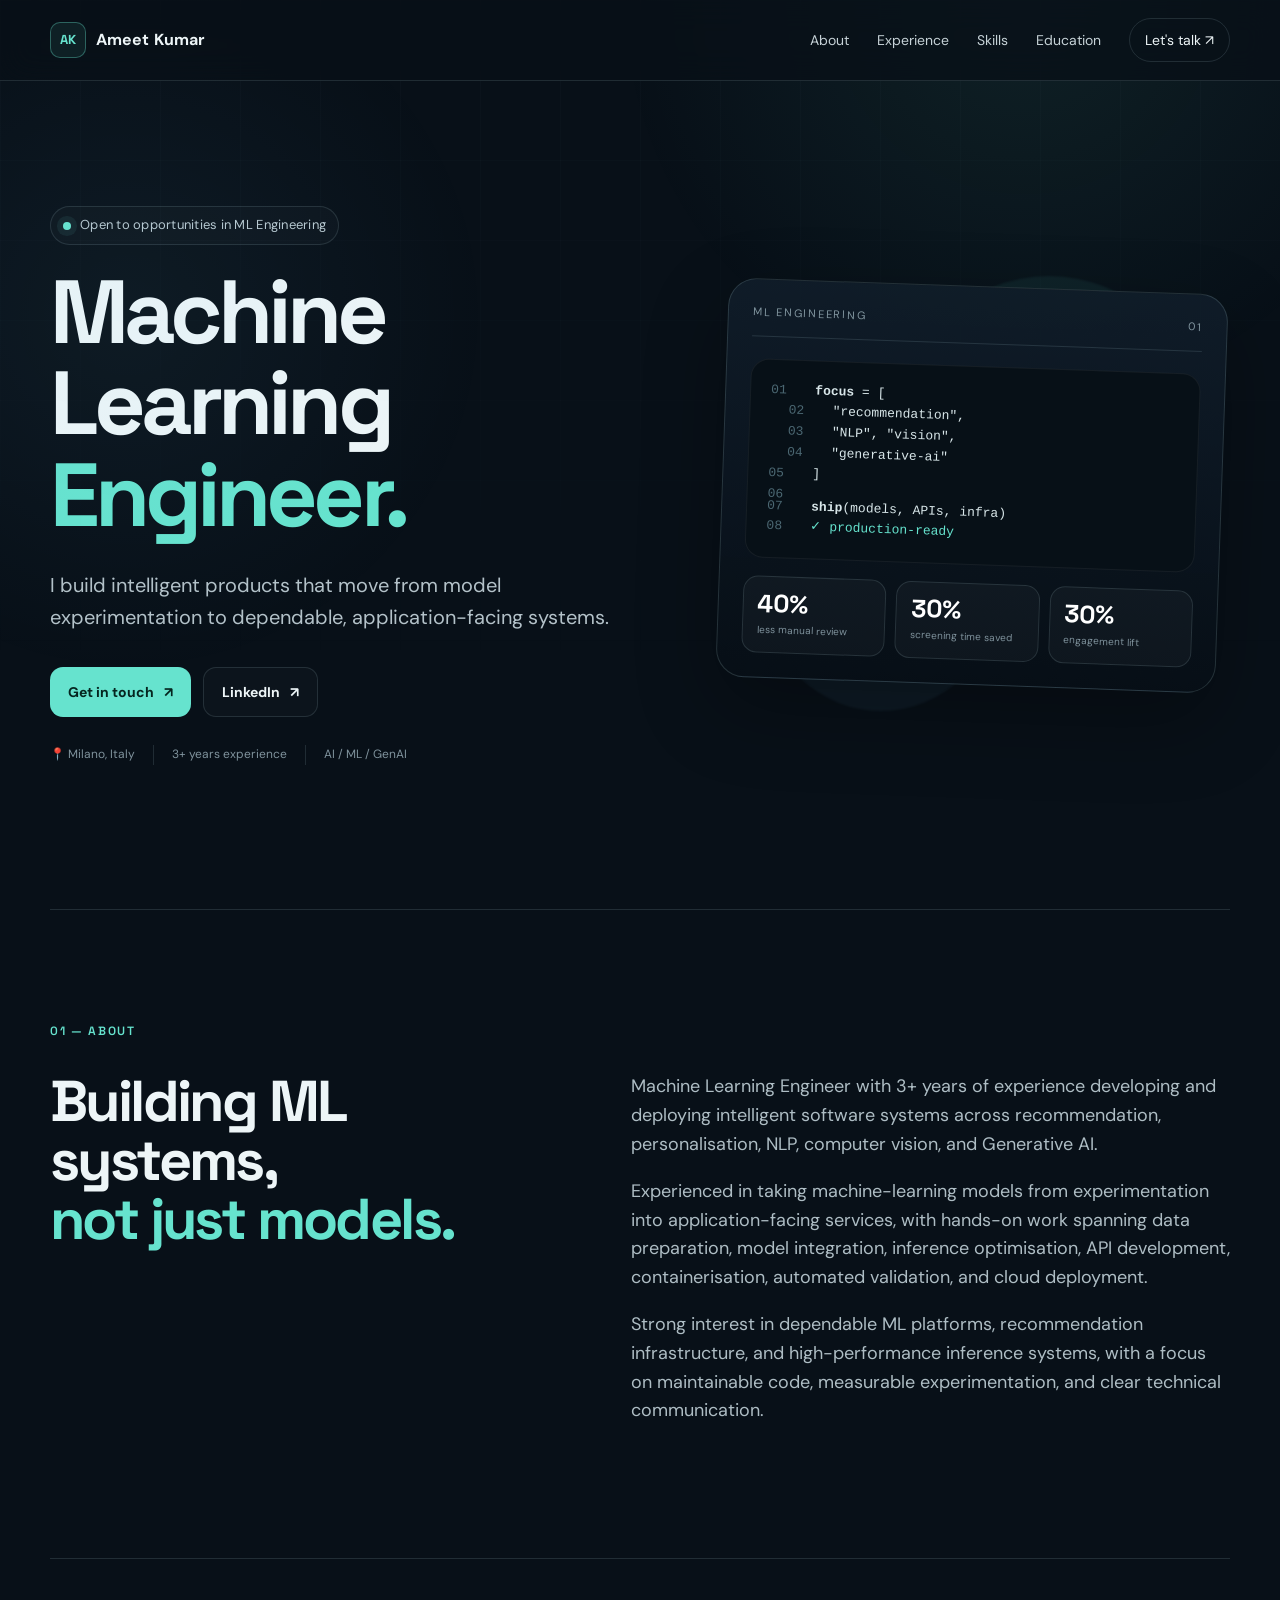
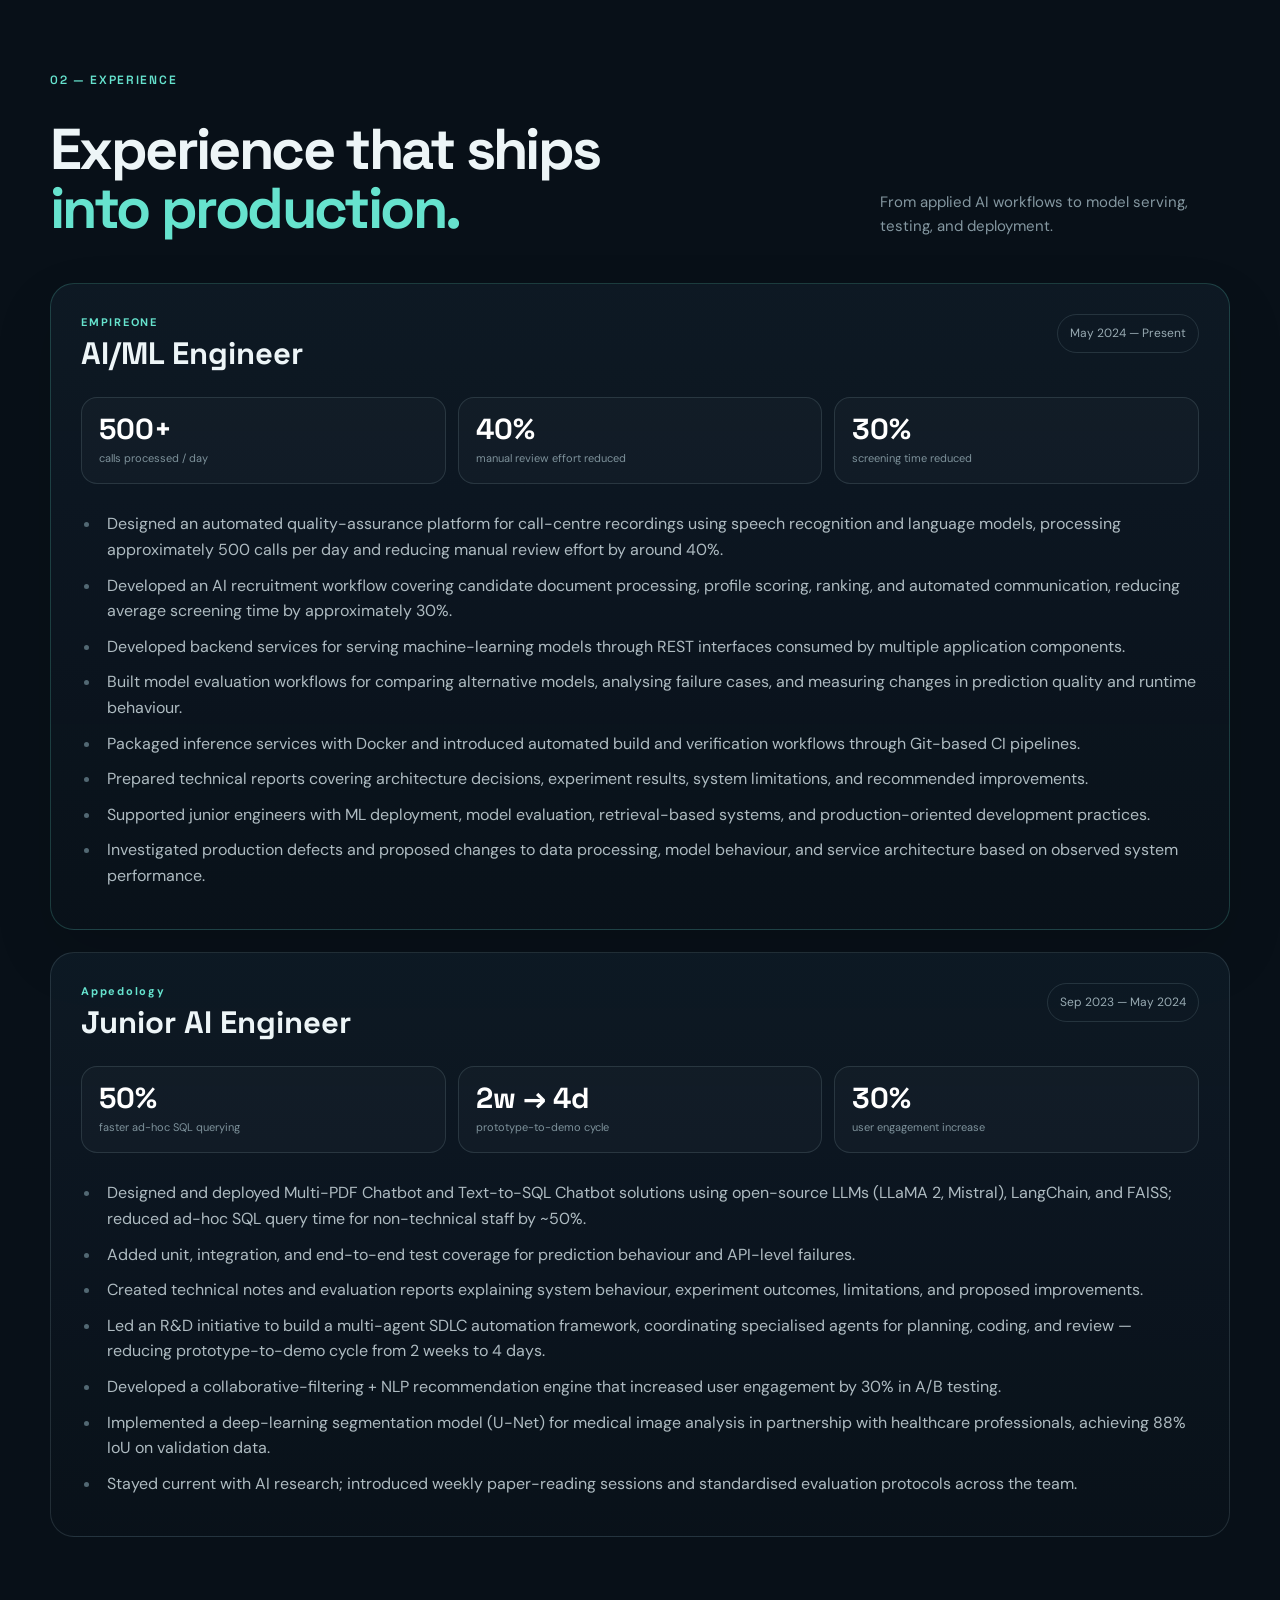
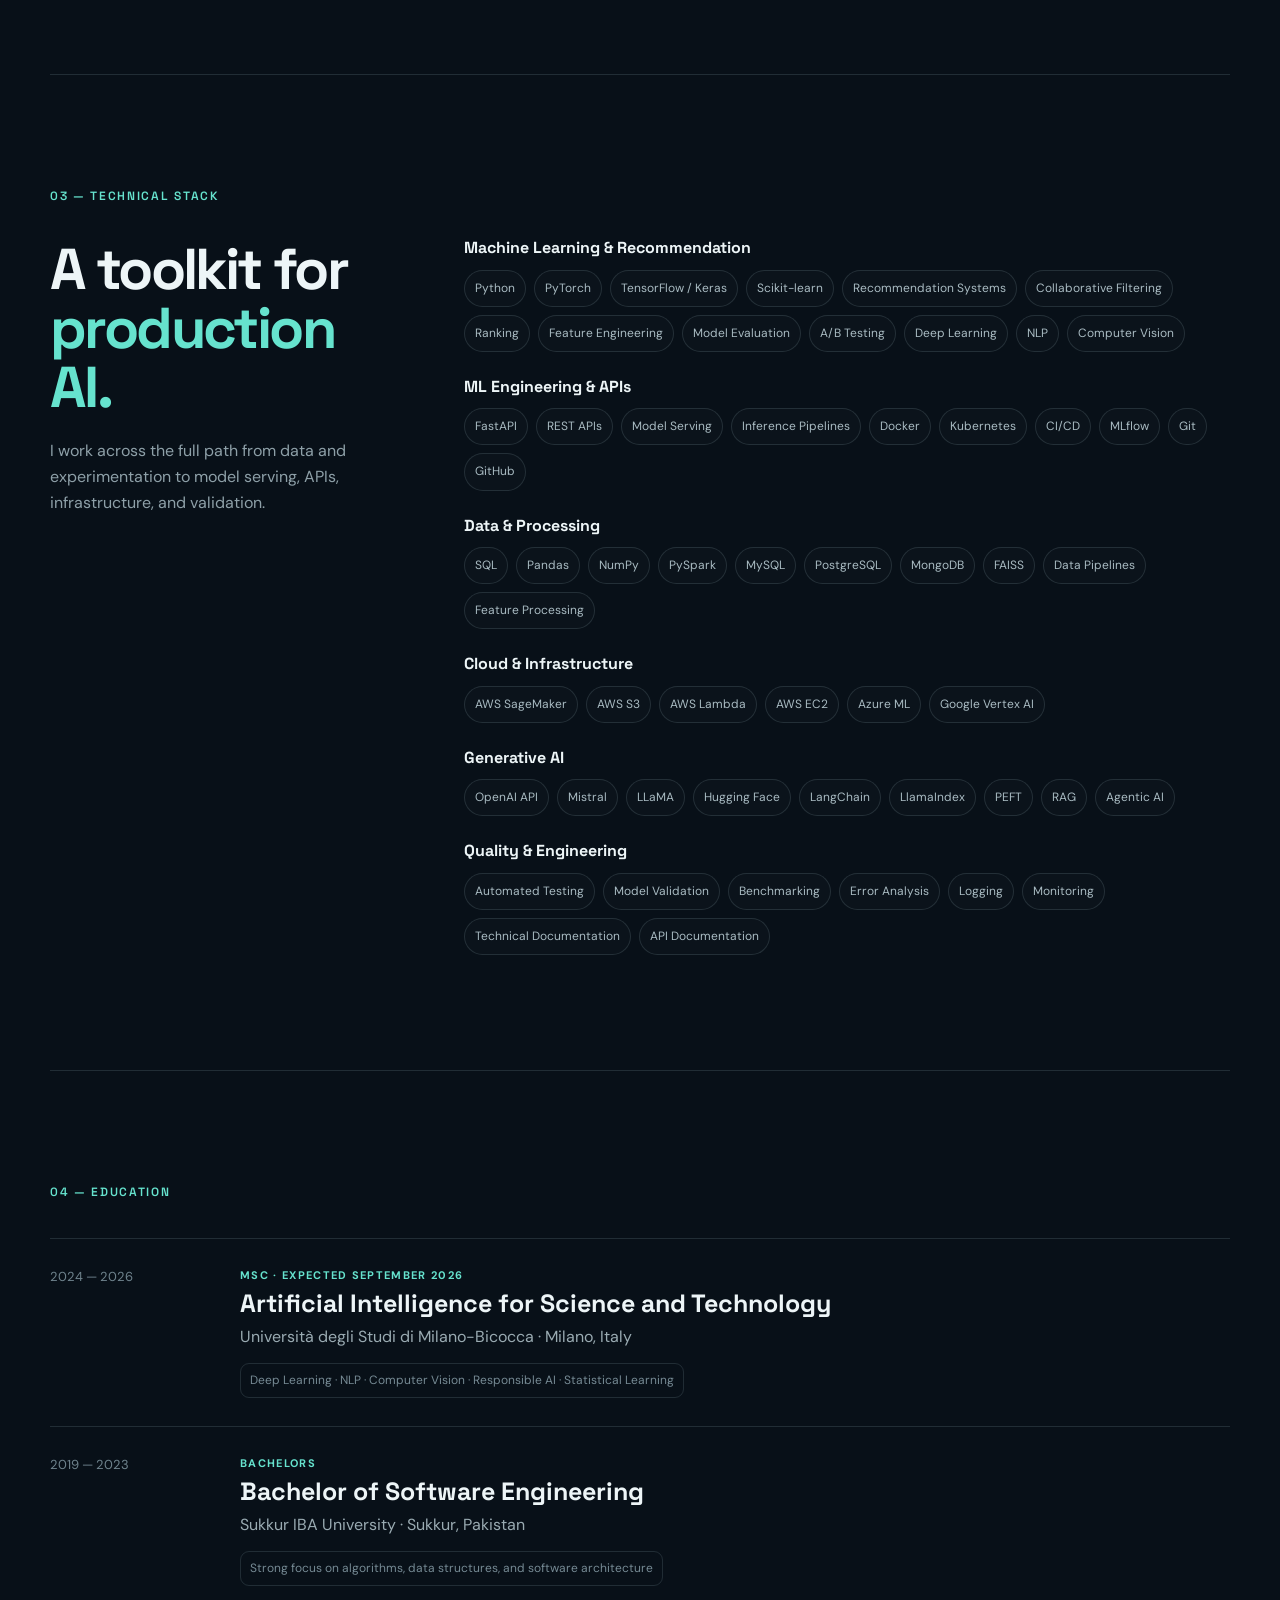
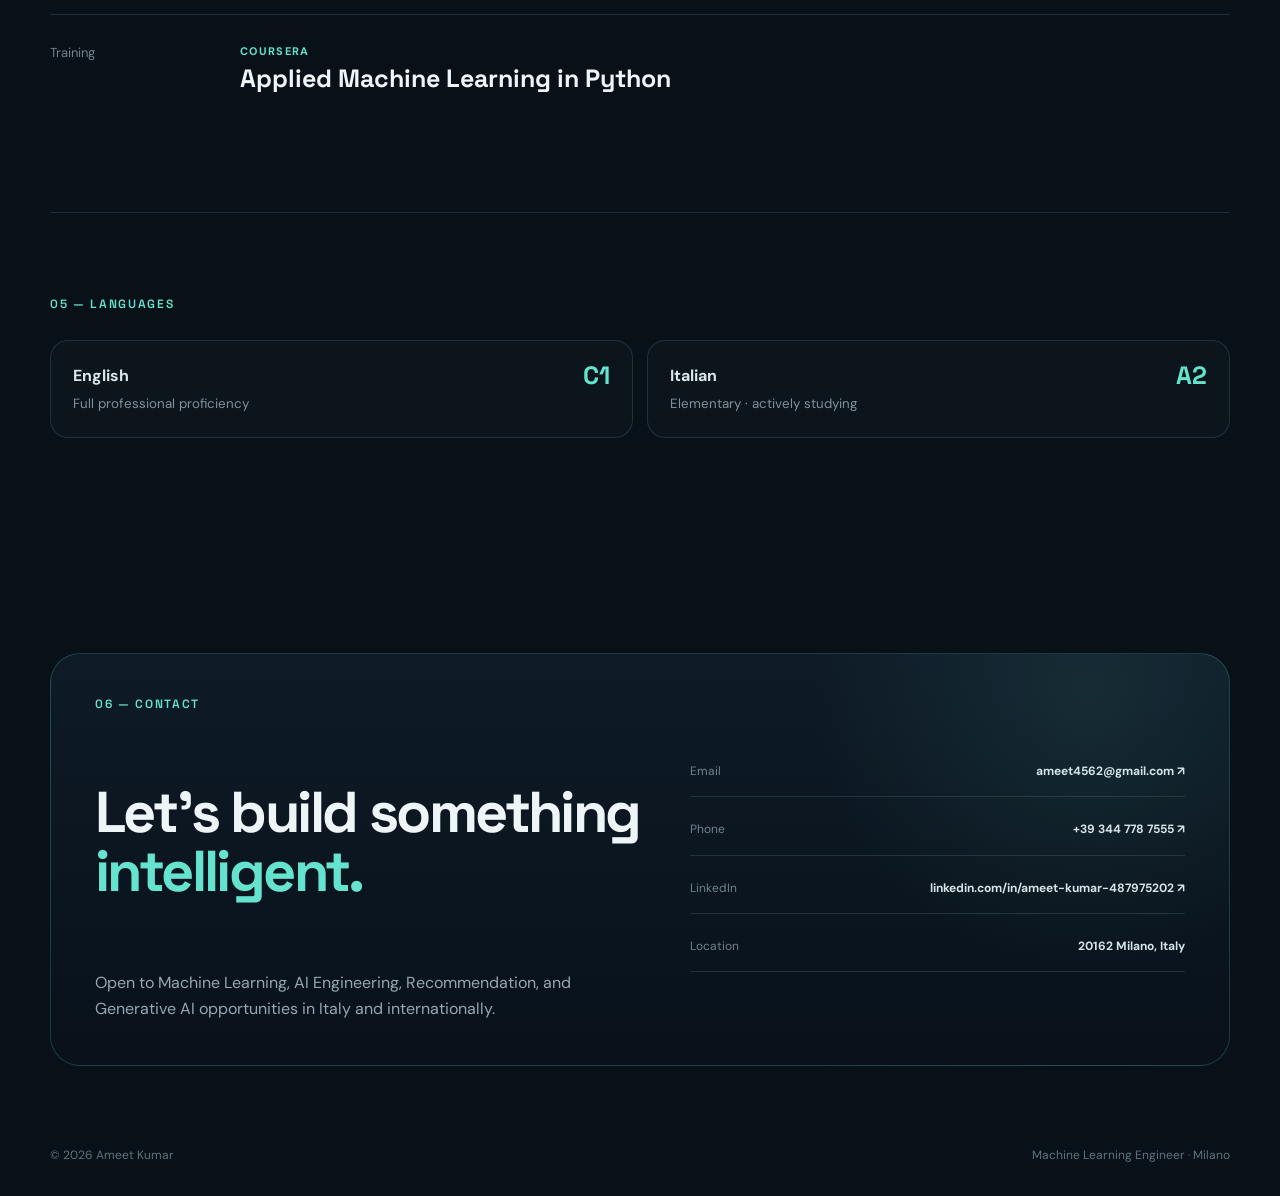
==== commit 27b34b30: "Update index.html" ====
--- a/index.html
+++ b/index.html
@@ -116,7 +116,7 @@
       <article class="experience-card">
         <div class="experience-head">
           <div>
-            <div class="company-label">APPEdology</div>
+            <div class="company-label">Appedology</div>
             <h3>Junior AI Engineer</h3>
           </div>
           <div class="date-pill">Sep 2023 — May 2024</div>
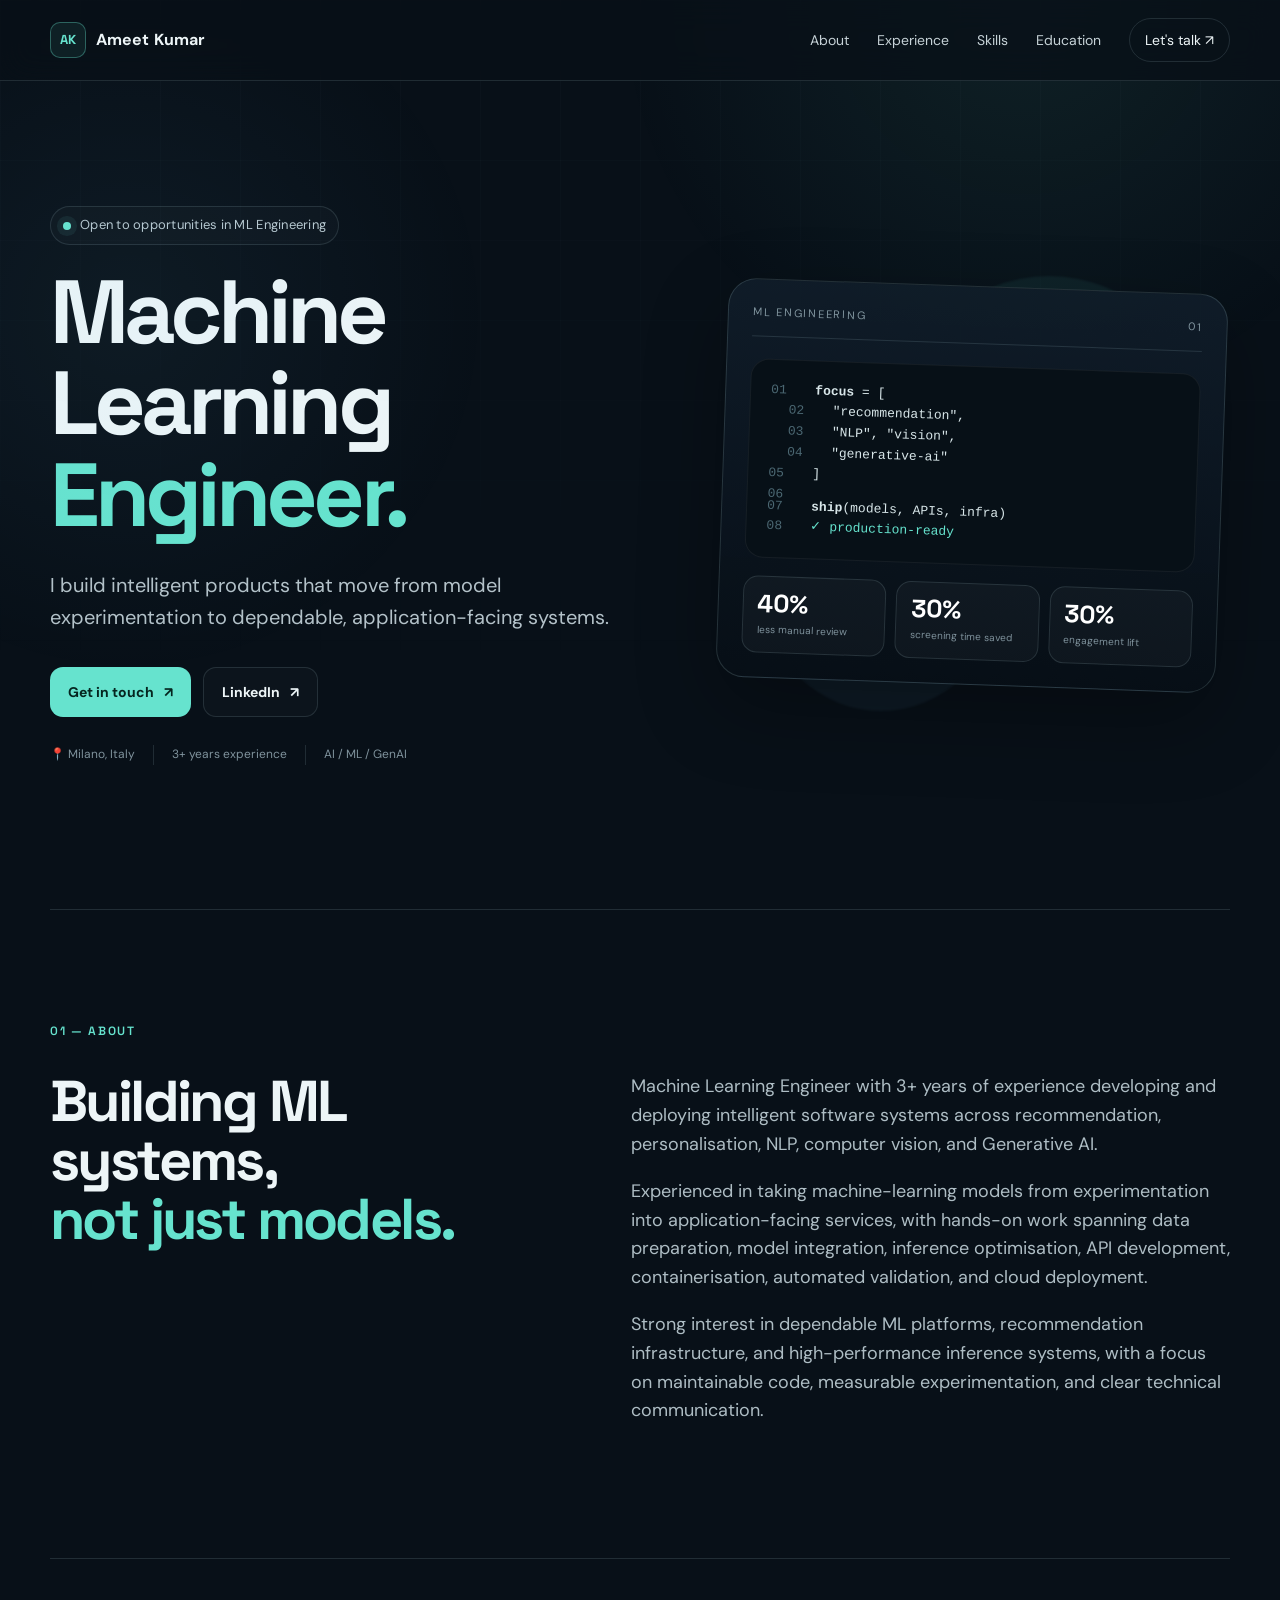
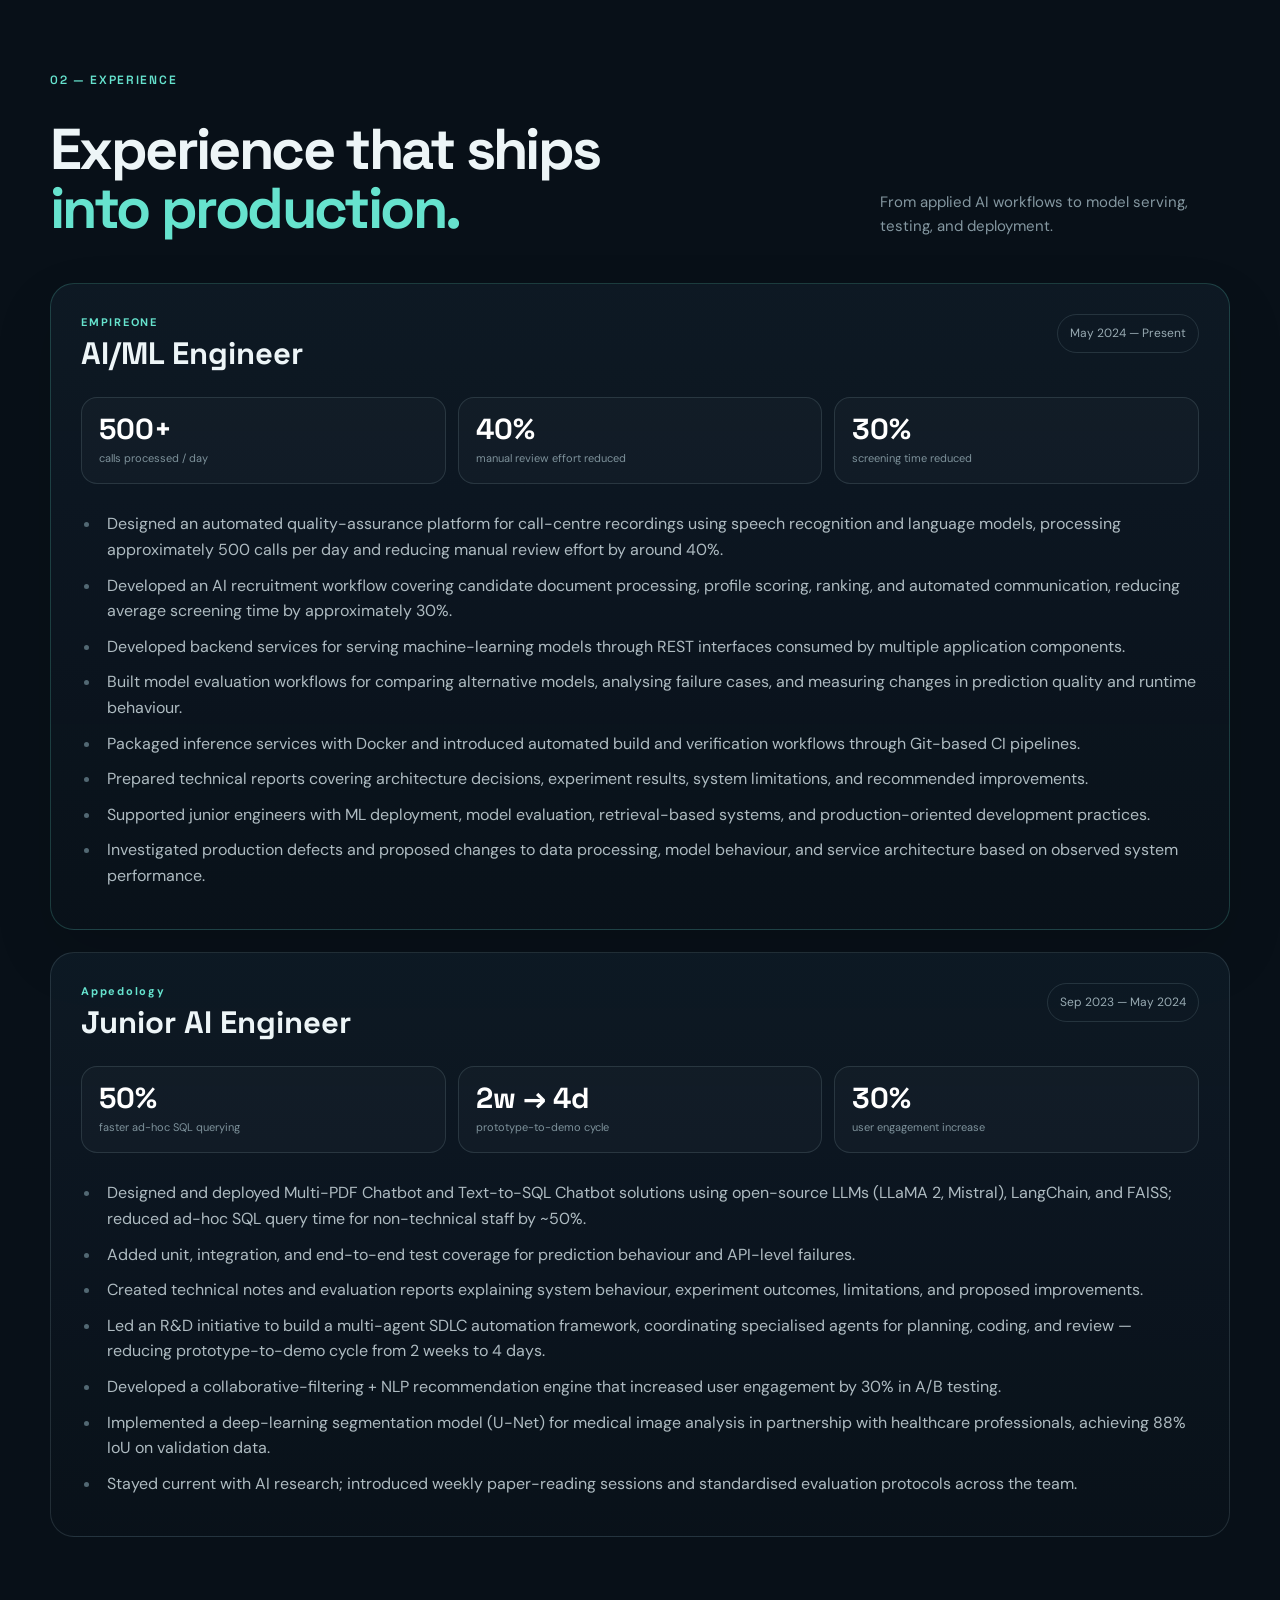
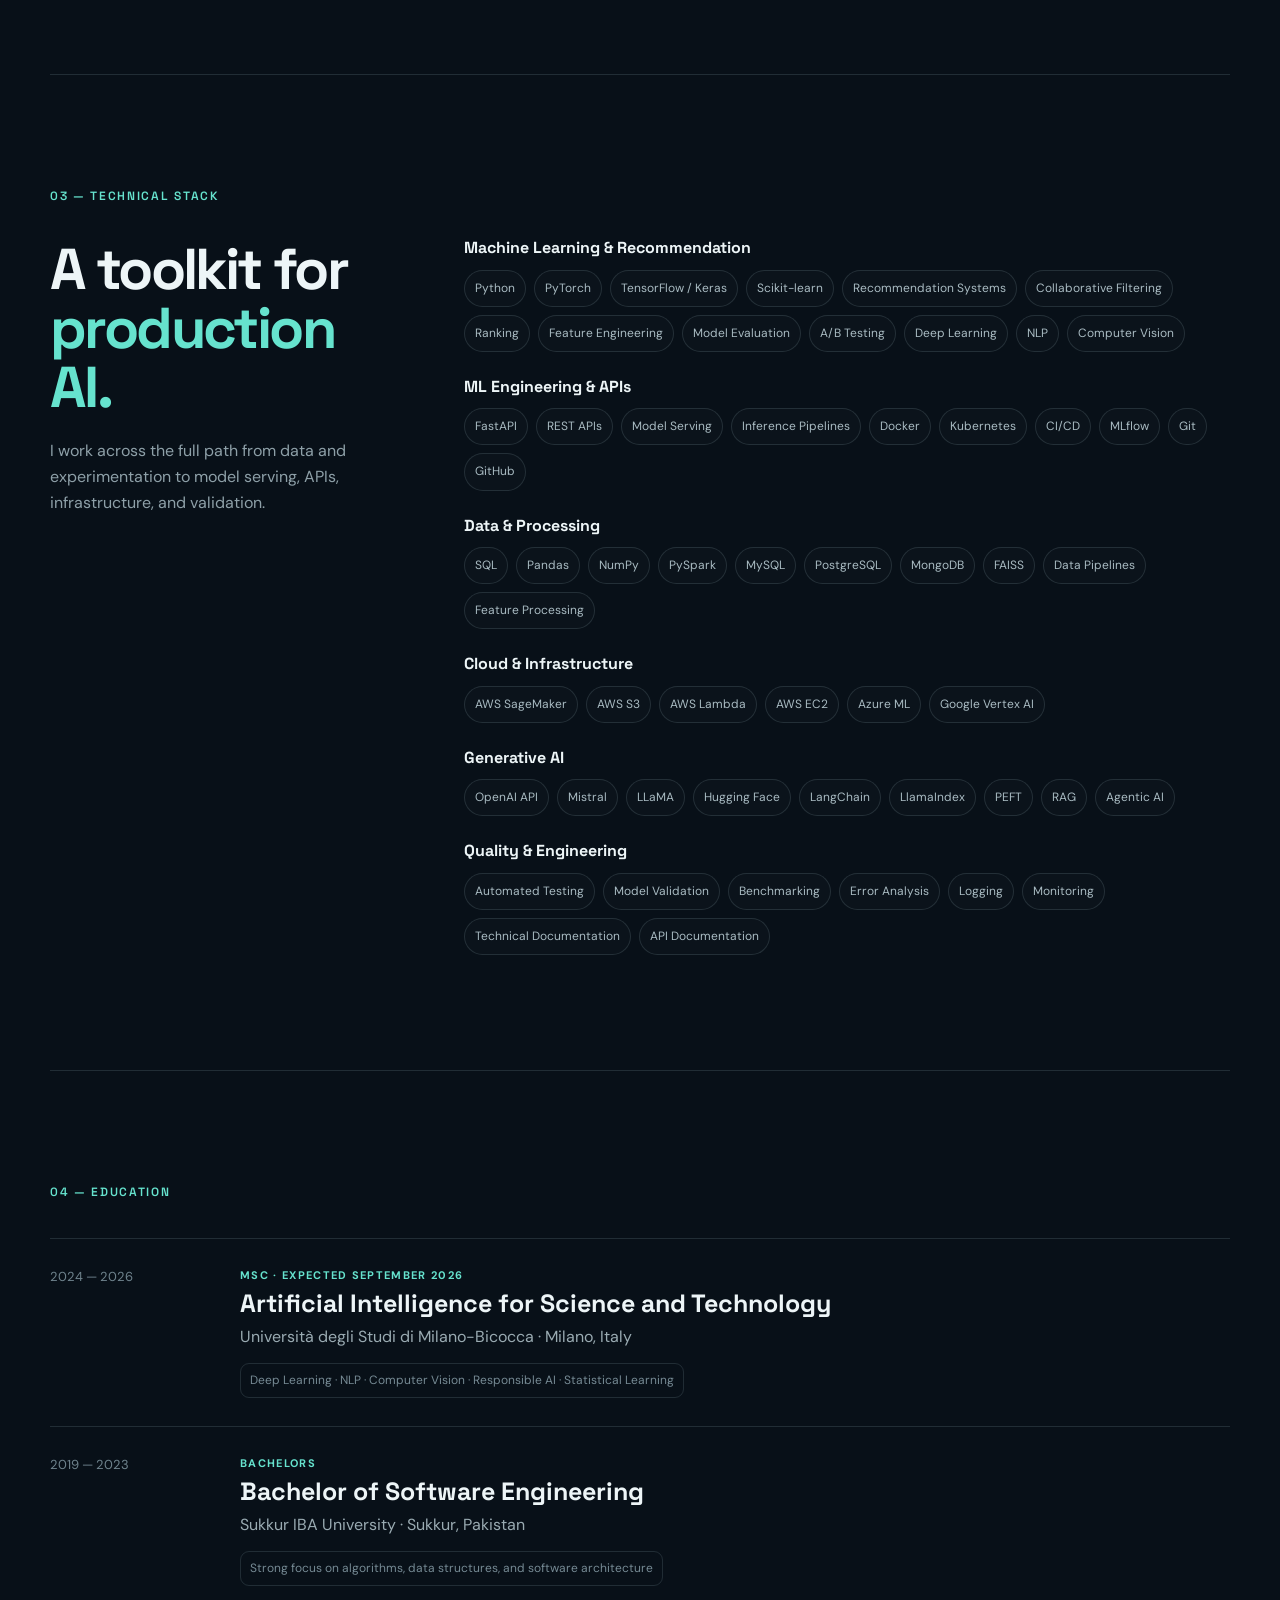
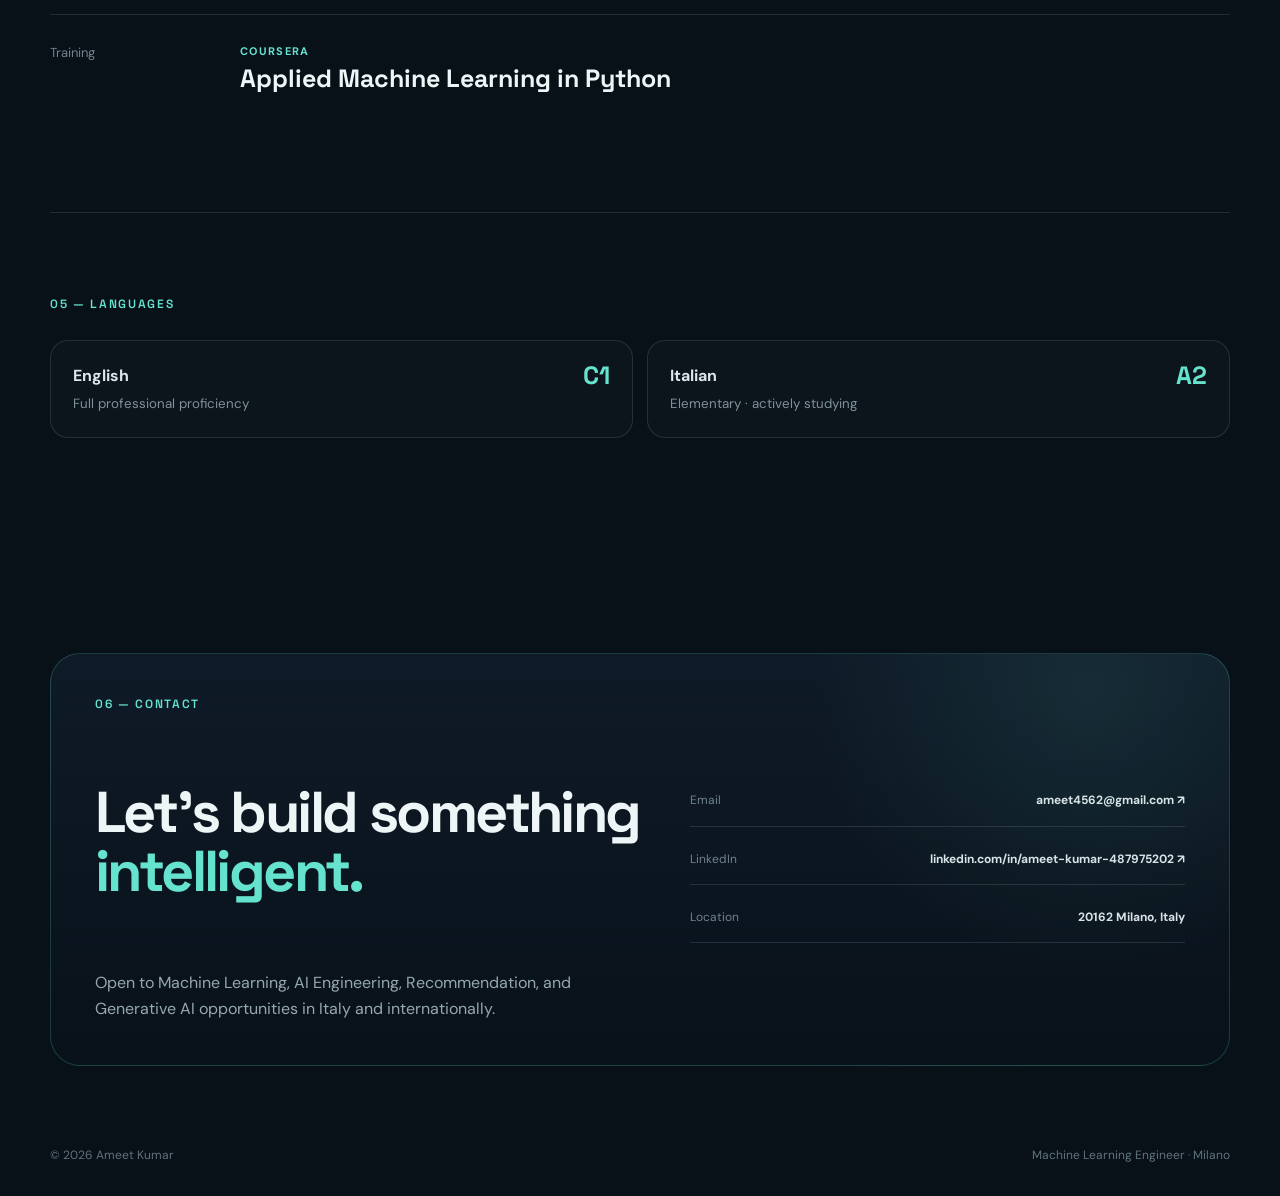
==== commit 7d35ddfd: "Update index.html" ====
--- a/index.html
+++ b/index.html
@@ -220,7 +220,6 @@
         <p>Open to Machine Learning, AI Engineering, Recommendation, and Generative AI opportunities in Italy and internationally.</p>
         <div class="contact-links">
           <a href="mailto:ameet4562@gmail.com"><span>Email</span><b>ameet4562@gmail.com ↗</b></a>
-          <a href="tel:+393447787555"><span>Phone</span><b>+39 344 778 7555 ↗</b></a>
           <a href="https://www.linkedin.com/in/ameet-kumar-487975202/" target="_blank" rel="noreferrer"><span>LinkedIn</span><b>linkedin.com/in/ameet-kumar-487975202 ↗</b></a>
           <div><span>Location</span><b>20162 Milano, Italy</b></div>
         </div>
